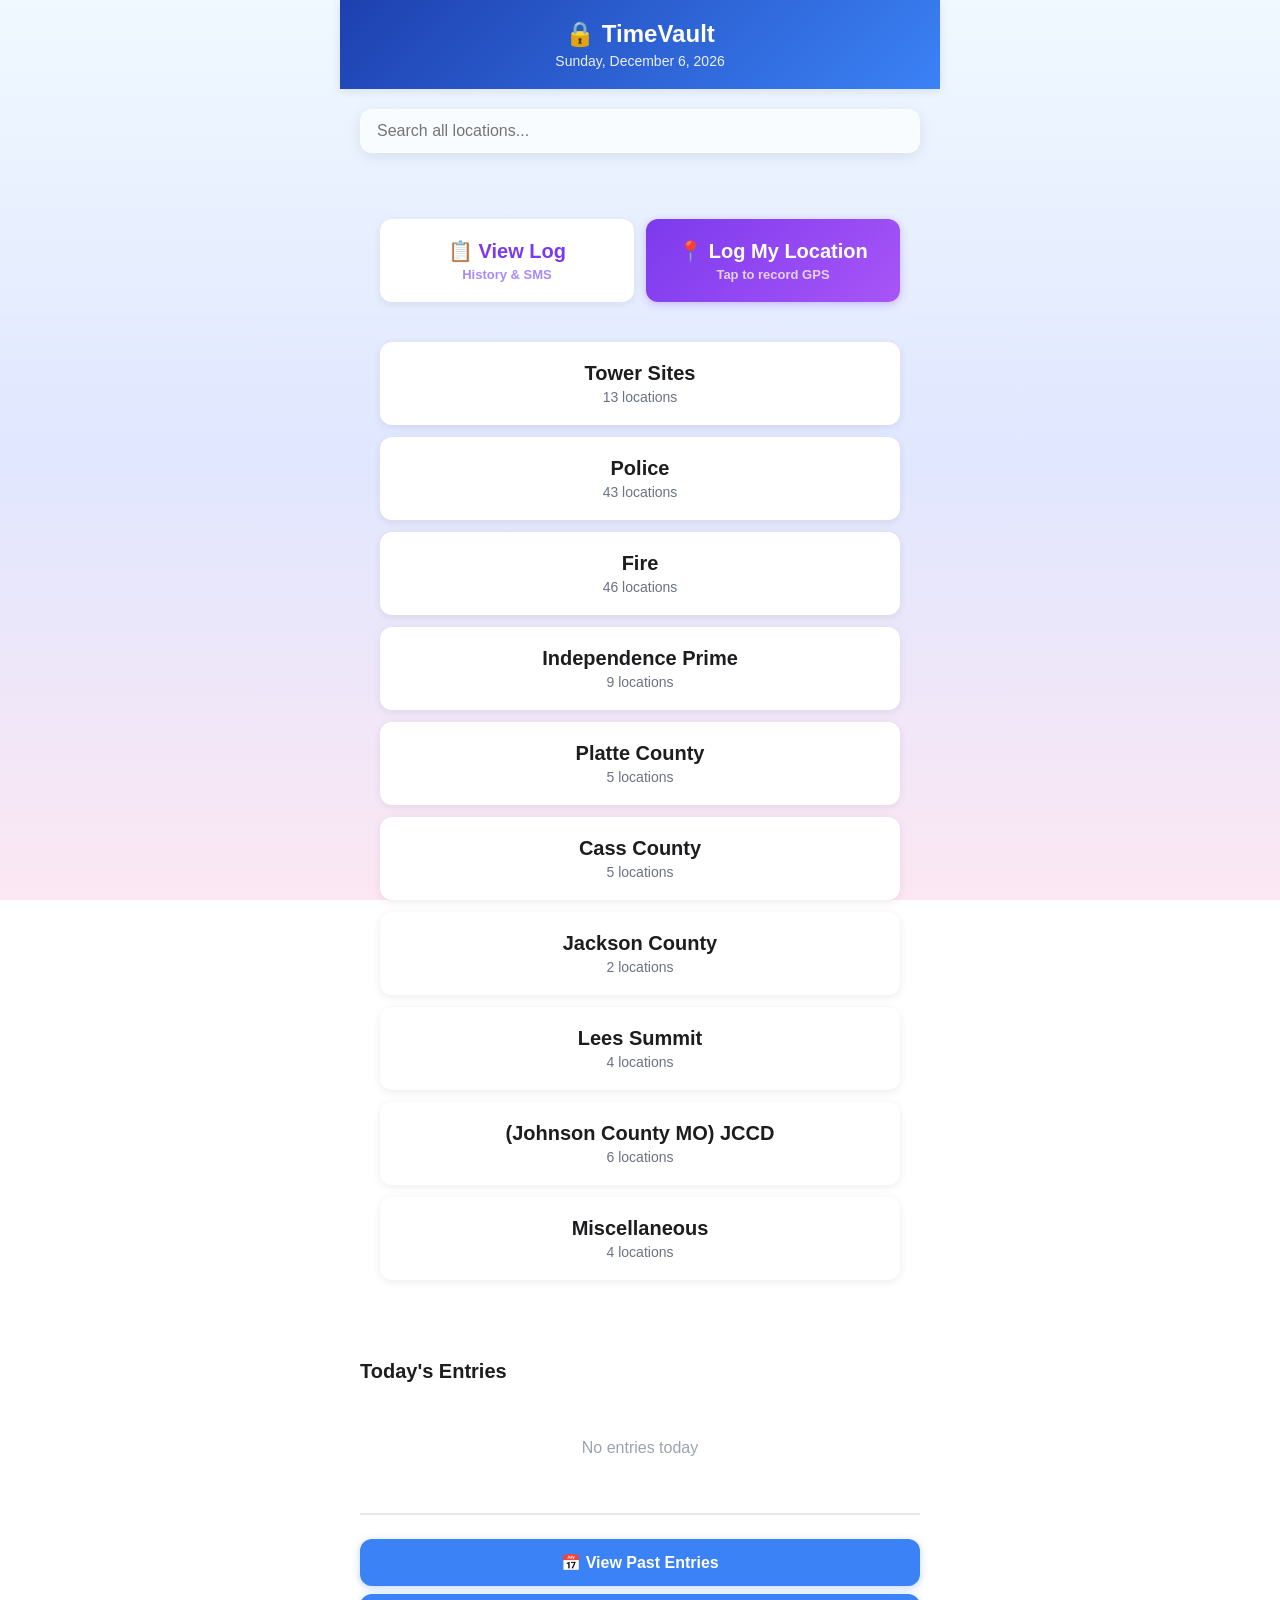
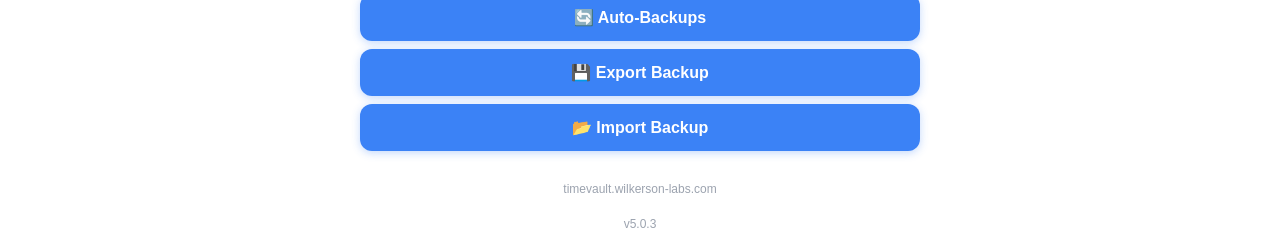
==== index.html @ dcb9ae25 "Add per-location notes to GPS log (v5.0.3) - Prompt "What did you do here?" after each GPS log captu" ====
<!DOCTYPE html>
<html lang="en">
<head>
    <meta charset="UTF-8">
    <meta name="viewport" content="width=device-width, initial-scale=1.0, maximum-scale=1.0, user-scalable=no">
    <meta name="apple-mobile-web-app-capable" content="yes">
    <meta name="apple-mobile-web-app-status-bar-style" content="black-translucent">
    <meta name="theme-color" content="#1e40af"> 
    <title>TimeVault</title>
    <link rel="manifest" href="manifest.json">
    <link rel="stylesheet" href="styles.css">
    <link rel="apple-touch-icon" href="icon-192.png">
</head>
<body>
    <div id="app">
        <header>
            <h1>🔒 TimeVault</h1>
            <div id="currentDate"></div>
        </header>

        <div id="activeTimer" class="hidden">
            <div class="active-card">
                <div class="location-name" id="activeLocation"></div>
                <div class="charge-code" id="activeChargeCode"></div>
                <a id="activeAddress" class="active-address" href="#" target="_blank"></a>
                <div class="timer-display" id="timerDisplay">00:00:00</div>
                <input type="text" id="workOrderField" class="work-order-field" placeholder="Work Order # (optional)">
                <textarea id="notesField" class="notes-field" placeholder="Add notes (optional)..."></textarea>
                <button id="stopBtn" class="btn btn-danger">STOP</button>
            </div>
        </div>

        <!-- LOCATION LOG VIEW -->
        <div id="locationLogView" class="hidden">
            <div class="log-header">
                <button id="backFromLogBtn" class="btn-back">← Back</button>
                <h2>Location Log</h2>
            </div>
            <div class="log-sms-bar">
                <input type="tel" id="smsPhoneInput" class="sms-phone-input" placeholder="Phone number">
                <button id="smsLogBtn" class="btn-sms">📱 SMS</button>
            </div>
            <button id="clearLogBtn" class="btn-clear-log">🗑 Clear Log</button>
            <div id="locationLogList"></div>
        </div>

        <div id="globalSearchSection">
            <div class="search-header">
                <button id="clearSearchBtn" class="btn-back hidden">← Back</button>
                <input type="text" id="globalSearchBox" placeholder="Search all locations..." class="search-box">
            </div>
            <div id="globalSearchResults" class="location-list hidden"></div>
        </div>

        <div id="categorySelection">
            <div class="category-list">
                <div class="gps-log-bar">
                    <button id="viewLogBtn" class="btn-view-log">
                        <div class="category-name">📋 View Log</div>
                        <div class="category-count">History &amp; SMS</div>
                    </button>
                    <button id="logLocationBtn" class="btn-log-location">
                        <div class="category-name">📍 Log My Location</div>
                        <div class="category-count">Tap to record GPS</div>
                    </button>
                </div>
                <div id="gpsStatus" class="gps-status hidden"></div>
            </div>
            <div id="categoryList" class="category-list"></div>
        </div>

        <div id="locationSelection" class="hidden">
            <button id="backBtn" class="btn-back">← Back to Categories</button>
            <div id="locationList" class="location-list"></div>
        </div>

        <div id="locationDetails" class="hidden">
            <button id="backFromDetailsBtn" class="btn-back">← Back</button>
            <div class="details-card">
                <div class="details-location" id="detailsLocation"></div>
                <div class="details-code" id="detailsChargeCode"></div>
                <div id="detailsAddress" class="details-address"></div>
                <div class="details-buttons">
                    <button class="btn btn-email" onclick="emailDispatchStart()">📧 Email Dispatch to Start</button>
                    <button class="btn btn-primary" onclick="confirmStartTimer()">▶ Start Timer</button>
                </div>
            </div>
        </div>

        <div id="todaySection">
            <h2>Today's Entries</h2>
            <div id="entriesList"></div>
            <div id="totalHours"></div>
            <button id="viewPastBtn" class="btn btn-secondary">📅 View Past Entries</button>
            <button id="viewBackupsBtn" class="btn btn-secondary">🔄 Auto-Backups</button>
            <button id="exportDataBtn" class="btn btn-secondary">💾 Export Backup</button>
            <button id="importDataBtn" class="btn btn-secondary">📂 Import Backup</button>
            <div id="backupStatus" class="backup-status hidden"></div>
        </div>

        <div id="backupView" class="hidden">
            <button id="backFromBackupsBtn" class="btn-back">← Back to Today</button>
            <h2>Auto-Backups</h2>
            <p class="backup-description">Backups are saved automatically at the end of each day. Last 7 days are kept on this device.</p>
            <div id="backupList"></div>
        </div>
        
        <div id="calendarView" class="hidden">
            <button id="backFromCalendarBtn" class="btn-back">← Back to Today</button>
            <h2>Past Entries</h2>
            <div class="past-search-section">
                <input type="text" id="pastSearchBox" placeholder="Search past entries..." class="search-box" oninput="searchPastEntries()">
            </div>
            <div id="pastSearchResults" class="hidden"></div>
            <div id="calendarContainer"></div>
            <div id="pastEntriesDetail" class="hidden">
                <h3 id="selectedDateTitle"></h3>
                <div id="selectedDateEntries"></div>
            </div>
        </div>
        
        <div id="codeModal" class="modal hidden">
            <div class="modal-content">
                <h3>Which code to use?</h3>
                <button id="useSZCode" class="btn btn-primary code-btn">
                    <div class="code-label">SZ Code</div>
                    <div class="code-value" id="szCodeValue"></div>
                </button>
                <button id="useMOSCode" class="btn btn-primary code-btn">
                    <div class="code-label">MOS Code</div>
                    <div class="code-value" id="mosCodeValue"></div>
                </button>
                <button id="skipEmailBtn" class="btn btn-secondary" style="margin-top: 8px; display:none;">Skip Email &amp; Finish</button>
                <button id="cancelCodeModal" class="btn btn-secondary">Cancel</button>
            </div>
        </div>
        
        <!-- Persistent photo inputs - survive iOS camera reload -->
        <input type="file" id="photoCameraInput" accept="image/*" capture="environment" style="display:none;">
        <input type="file" id="photoFileInput" accept="image/*" style="display:none;">

        <div class="site-link"><a href="https://timevault.wilkerson-labs.com" target="_blank">timevault.wilkerson-labs.com</a></div>
        <div class="version">v5.0.3</div>
    </div>

    <script src="locations.js"></script>
    <script src="app.js"></script>
    <script>
        if ('serviceWorker' in navigator) {
            navigator.serviceWorker.register('service-worker.js').then(reg => {
                // Force update check every time the app opens
                reg.update();
                // Also check when the app comes back from background
                document.addEventListener('visibilitychange', () => {
                    if (document.visibilityState === 'visible') reg.update();
                });
            });
        }
    </script>
</body>
</html>
---- styles.css ----
* {
    margin: 0;
    padding: 0;
    box-sizing: border-box;
}

body {
    font-family: -apple-system, BlinkMacSystemFont, 'Segoe UI', Roboto, Helvetica, Arial, sans-serif;
    background: linear-gradient(180deg,
        #f0f9ff 0%,    /* Light cyan */
        #e0e7ff 50%,   /* Light blue */
        #fce7f3 100%   /* Light pink */
    );
    background-attachment: fixed;
    color: #1d1d1f;
    -webkit-font-smoothing: antialiased;
    padding-bottom: env(safe-area-inset-bottom);
}

#app {
    max-width: 600px;
    margin: 0 auto;
    min-height: 100vh;
}

header {
    background: linear-gradient(135deg, #1e40af 0%, #3b82f6 100%);
    color: white;
    padding: 20px;
    text-align: center;
    box-shadow: 0 2px 10px rgba(0,0,0,0.1);
}

header h1 {
    font-size: 24px;
    font-weight: 600;
    margin-bottom: 5px;
}

#currentDate {
    font-size: 14px;
    opacity: 0.9;
}

.hidden {
    display: none !important;
}

/* Active Timer */
#activeTimer {
    padding: 20px;
    animation: slideIn 0.3s ease;
}

@keyframes slideIn {
    from {
        opacity: 0;
        transform: translateY(-20px);
    }
    to {
        opacity: 1;
        transform: translateY(0);
    }
}

.active-card {
    background: rgba(220, 38, 38, 0.85);
    backdrop-filter: blur(20px) saturate(180%);
    -webkit-backdrop-filter: blur(20px) saturate(180%);
    border: 1px solid rgba(255, 255, 255, 0.1);
    color: white;
    padding: 30px;
    border-radius: 16px;
    text-align: center;
    box-shadow: 0 8px 24px rgba(220, 38, 38, 0.3);
}

.location-name {
    font-size: 24px;
    font-weight: 700;
    margin-bottom: 8px;
}

.charge-code {
    font-size: 16px;
    opacity: 0.9;
    margin-bottom: 12px;
    font-family: 'Courier New', monospace;
}

.active-address {
    display: block;
    color: white;
    text-decoration: none;
    font-size: 14px;
    opacity: 0.95;
    margin-bottom: 16px;
    padding: 8px 12px;
    background: rgba(255, 255, 255, 0.15);
    border-radius: 8px;
}

.active-address:active {
    background: rgba(255, 255, 255, 0.25);
}

.timer-display {
    font-size: 48px;
    font-weight: 700;
    font-family: 'Courier New', monospace;
    margin: 20px 0;
    letter-spacing: 2px;
}

.work-order-field {
    width: 100%;
    padding: 12px;
    font-size: 15px;
    border: 2px solid rgba(255, 255, 255, 0.3);
    border-radius: 8px;
    background: rgba(255, 255, 255, 0.95);
    color: #1d1d1f;
    margin: 16px 0 8px 0;
    font-family: 'Courier New', monospace;
    font-weight: 600;
}

.work-order-field::placeholder {
    color: #9ca3af;
    font-weight: 400;
}

.work-order-field:focus {
    outline: none;
    border-color: rgba(255, 255, 255, 0.5);
    background: white;
}

.notes-field {
    width: 100%;
    padding: 12px;
    font-size: 15px;
    border: 2px solid rgba(255, 255, 255, 0.3);
    border-radius: 8px;
    background: rgba(255, 255, 255, 0.95);
    color: #1d1d1f;
    resize: vertical;
    min-height: 80px;
    margin: 16px 0;
    font-family: -apple-system, BlinkMacSystemFont, 'Segoe UI', Roboto, Helvetica, Arial, sans-serif;
}

.notes-field::placeholder {
    color: #9ca3af;
}

.notes-field:focus {
    outline: none;
    border-color: rgba(255, 255, 255, 0.5);
    background: white;
}

/* Global Search */
#globalSearch {
    padding: 20px;
    padding-bottom: 0;
}

#globalSearchResults {
    display: none;
    margin-top: 16px;
}

.loc-category {
    font-size: 12px;
    color: #3b82f6;
    margin-top: 4px;
    font-weight: 500;
}

/* Global Search */
#globalSearchSection {
    padding: 20px;
    padding-bottom: 10px;
}

#globalSearchResults {
    margin-top: 16px;
    min-height: 0;
}

#globalSearchResults:not(.hidden) {
    display: grid;
    gap: 12px;
}

#globalSearchResults.hidden {
    display: none !important;
}

#clearSearchBtn.hidden {
    display: none !important;
}

.search-header {
    display: flex;
    align-items: center;
    gap: 12px;
    margin-bottom: 16px;
}

.search-header .search-box {
    flex: 1;
    margin-bottom: 0;
}

.search-header .btn-back {
    padding: 8px 0;
    margin: 0;
    flex-shrink: 0;
}

.loc-category {
    font-size: 12px;
    color: #9ca3af;
    margin-top: 2px;
    font-style: italic;
}

/* Category Selection */
#categorySelection {
    padding: 20px;
}

.category-list {
    display: grid;
    gap: 12px;
    padding: 20px;
}

.category-card {
    background: white;
    padding: 20px;
    border-radius: 12px;
    cursor: pointer;
    transition: all 0.2s;
    box-shadow: 0 2px 8px rgba(0,0,0,0.08);
    text-align: center;
}

.category-card:active {
    transform: scale(0.98);
    box-shadow: 0 1px 4px rgba(0,0,0,0.12);
}

.category-name {
    font-size: 20px;
    font-weight: 600;
    margin-bottom: 4px;
    color: #1d1d1f;
}

.category-count {
    font-size: 14px;
    color: #6b7280;
}

/* Location Details */
#locationDetails {
    padding: 20px;
}

.details-card {
    background: white;
    padding: 30px;
    border-radius: 16px;
    box-shadow: 0 4px 16px rgba(0,0,0,0.1);
}

.details-location {
    font-size: 24px;
    font-weight: 700;
    margin-bottom: 8px;
    color: #1d1d1f;
}

.details-code {
    font-size: 16px;
    color: #6b7280;
    font-family: 'Courier New', monospace;
    margin-bottom: 16px;
}

.details-address {
    margin-bottom: 20px;
}

.details-address a {
    color: #3b82f6;
    text-decoration: none;
    font-size: 14px;
}

.details-address a:active {
    color: #2563eb;
}

.btn-email {
    background: #10b981;
    color: white;
    box-shadow: 0 2px 8px rgba(16, 185, 129, 0.3);
    margin-bottom: 12px;
}

.btn-email:active {
    background: #059669;
}

.btn-primary {
    background: #3b82f6;
    color: white;
    box-shadow: 0 2px 8px rgba(59, 130, 246, 0.3);
}

.btn-primary:active {
    background: #2563eb;
}

/* Location Selection */
#locationSelection {
    padding: 20px;
}

/* Location Details */
#locationDetails {
    padding: 20px;
}

.details-card {
    background: white;
    padding: 30px 24px;
    border-radius: 16px;
    box-shadow: 0 4px 16px rgba(0,0,0,0.1);
    text-align: center;
}

.details-location {
    font-size: 24px;
    font-weight: 700;
    margin-bottom: 8px;
    color: #1d1d1f;
}

.details-code {
    font-size: 18px;
    color: #6b7280;
    font-family: 'Courier New', monospace;
    margin-bottom: 12px;
}

.details-address {
    display: block;
    color: #3b82f6;
    text-decoration: none;
    font-size: 14px;
    margin-bottom: 24px;
    padding: 8px 12px;
    background: #eff6ff;
    border-radius: 8px;
}

.details-address:active {
    background: #dbeafe;
}

.btn-back {
    background: none;
    border: none;
    color: #3b82f6;
    font-size: 16px;
    font-weight: 600;
    cursor: pointer;
    padding: 8px 0;
    margin-bottom: 16px;
    display: block;
}

.btn-back:active {
    opacity: 0.7;
}

.search-box {
    width: 100%;
    padding: 12px 16px;
    font-size: 16px;
    background: rgba(255, 255, 255, 0.7);
    backdrop-filter: blur(20px) saturate(180%);
    -webkit-backdrop-filter: blur(20px) saturate(180%);
    border: 1px solid rgba(255, 255, 255, 0.3);
    border-radius: 12px;
    margin-bottom: 16px;
    outline: none;
    transition: all 0.2s;
    box-shadow: 0 4px 16px rgba(0, 0, 0, 0.08);
}

.search-box:focus {
    border-color: rgba(59, 130, 246, 0.5);
    box-shadow: 0 4px 20px rgba(59, 130, 246, 0.2);
}

.location-list {
    display: grid;
    gap: 12px;
}

.location-item {
    background: white;
    padding: 16px;
    border-radius: 12px;
    cursor: pointer;
    transition: all 0.2s;
    box-shadow: 0 2px 8px rgba(0,0,0,0.08);
}

.location-item:active {
    transform: scale(0.98);
    box-shadow: 0 1px 4px rgba(0,0,0,0.12);
}

.loc-name {
    font-size: 18px;
    font-weight: 600;
    margin-bottom: 4px;
    color: #1d1d1f;
}

.loc-code {
    font-size: 14px;
    color: #6b7280;
    font-family: 'Courier New', monospace;
}

.loc-address {
    font-size: 13px;
    color: #9ca3af;
    margin-top: 4px;
}

/* Today's Entries */
#todaySection {
    padding: 20px;
    background: white;
    margin-top: 20px;
}

#todaySection h2 {
    font-size: 20px;
    font-weight: 600;
    margin-bottom: 16px;
}

.no-entries {
    text-align: center;
    color: #9ca3af;
    padding: 40px 20px;
    font-size: 16px;
}

.entry-card {
    background: rgba(255, 255, 255, 0.6);
    backdrop-filter: blur(15px) saturate(160%);
    -webkit-backdrop-filter: blur(15px) saturate(160%);
    border: 1px solid rgba(255, 255, 255, 0.2);
    border-radius: 12px;
    padding: 16px;
    margin-bottom: 12px;
    box-shadow: 0 4px 16px rgba(0, 0, 0, 0.06);
}

.entry-header {
    display: flex;
    justify-content: space-between;
    align-items: start;
    margin-bottom: 12px;
}

.entry-location {
    font-size: 18px;
    font-weight: 600;
    color: #1d1d1f;
    flex: 1;
}

.entry-actions {
    display: flex;
    gap: 8px;
    align-items: center;
}

.entry-code {
    font-size: 13px;
    color: #6b7280;
    font-family: 'Courier New', monospace;
    margin-top: 2px;
}

.entry-address {
    display: block;
    font-size: 12px;
    color: #3b82f6;
    text-decoration: none;
    margin-top: 4px;
}

.entry-address:active {
    color: #2563eb;
}

.entry-times {
    font-size: 14px;
    color: #4b5563;
}

.entry-times > div {
    margin-bottom: 6px;
    display: flex;
    align-items: center;
    gap: 8px;
}

.entry-times strong {
    display: inline-block;
    width: 70px;
}

.entry-notes {
    margin-top: 8px;
    padding-top: 8px;
    border-top: 1px solid #e5e7eb;
    font-size: 14px;
    color: #4b5563;
    font-style: italic;
}

.entry-workorder {
    display: inline-block;
    background: #dbeafe;
    color: #1e40af;
    padding: 4px 12px;
    border-radius: 6px;
    font-size: 13px;
    font-weight: 600;
    font-family: 'Courier New', monospace;
    margin-bottom: 8px;
}

#totalHours {
    margin-top: 16px;
    padding-top: 16px;
    border-top: 2px solid #e5e7eb;
    font-size: 18px;
    text-align: right;
    color: #1d1d1f;
}

/* Buttons */
.btn {
    padding: 14px 28px;
    font-size: 16px;
    font-weight: 600;
    border: none;
    border-radius: 12px;
    cursor: pointer;
    transition: all 0.2s;
    width: 100%;
    margin-top: 8px;
}

.btn:active {
    transform: scale(0.98);
}

.btn-danger {
    background: white;
    color: #dc2626;
    box-shadow: 0 4px 12px rgba(0,0,0,0.15);
}

.btn-danger:active {
    background: #f9fafb;
}

.btn-secondary {
    background: #3b82f6;
    color: white;
    box-shadow: 0 2px 8px rgba(59, 130, 246, 0.3);
}

.btn-secondary:active {
    background: #2563eb;
}

.btn-email {
    background: #10b981;
    color: white;
    box-shadow: 0 2px 8px rgba(16, 185, 129, 0.3);
}

.btn-email:active {
    background: #059669;
}

.btn-primary {
    background: #3b82f6;
    color: white;
    box-shadow: 0 2px 8px rgba(59, 130, 246, 0.3);
}

.btn-primary:active {
    background: #2563eb;
}

.btn-delete {
    background: #ef4444;
    color: white;
    border: none;
    width: 32px;
    height: 32px;
    border-radius: 8px;
    font-size: 18px;
    cursor: pointer;
    display: flex;
    align-items: center;
    justify-content: center;
    flex-shrink: 0;
}

.btn-edit {
    background: #3b82f6;
    color: white;
    border: none;
    padding: 6px 12px;
    border-radius: 6px;
    font-size: 13px;
    cursor: pointer;
    font-weight: 500;
}

.btn-edit:active {
    background: #2563eb;
}

/* iOS specific */
@supports (-webkit-touch-callout: none) {
    body {
        padding-top: env(safe-area-inset-top);
    }
}

/* Modal */
.modal {
    position: fixed;
    top: 0;
    left: 0;
    right: 0;
    bottom: 0;
    background: rgba(0, 0, 0, 0.7);
    display: flex;
    align-items: center;
    justify-content: center;
    z-index: 9999;
    backdrop-filter: blur(4px);
}

.modal.hidden {
    display: none !important;
}

.modal-content {
    background: rgba(255, 255, 255, 0.85);
    backdrop-filter: blur(30px) saturate(200%);
    -webkit-backdrop-filter: blur(30px) saturate(200%);
    border: 1px solid rgba(255, 255, 255, 0.5);
    padding: 24px;
    border-radius: 16px;
    max-width: 90%;
    width: 400px;
    box-shadow: 0 8px 32px rgba(0,0,0,0.4);
    position: relative;
    z-index: 10000;
}

.modal-content h3 {
    margin: 0 0 20px 0;
    font-size: 20px;
    text-align: center;
}

.code-btn {
    width: 100%;
    margin-bottom: 12px;
    padding: 16px;
    display: flex;
    flex-direction: column;
    align-items: center;
    gap: 8px;
}

.code-label {
    font-weight: 600;
    font-size: 14px;
}

.code-value {
    font-family: monospace;
    font-size: 12px;
    color: rgba(255, 255, 255, 0.8);
}

.code-btn:disabled {
    background: #9ca3af;
    cursor: not-allowed;
}

.code-btn:disabled .code-value {
    color: rgba(255, 255, 255, 0.5);
}

/* Calendar View */
#calendarView {
    padding: 20px;
}

#calendarContainer {
    background: white;
    padding: 20px;
    border-radius: 12px;
    margin-bottom: 20px;
}

.calendar-month {
    display: grid;
    grid-template-columns: repeat(7, 1fr);
    gap: 8px;
    margin-bottom: 20px;
}

.calendar-month-header {
    text-align: center;
    font-weight: 600;
    margin-bottom: 16px;
    font-size: 18px;
}

.calendar-nav {
    display: flex;
    justify-content: space-between;
    align-items: center;
    margin-bottom: 16px;
}

.calendar-nav button {
    background: #3b82f6;
    color: white;
    border: none;
    padding: 8px 16px;
    border-radius: 8px;
    cursor: pointer;
    font-size: 14px;
}

.calendar-day-header {
    text-align: center;
    font-weight: 600;
    font-size: 12px;
    color: #6b7280;
    padding: 8px 0;
}

.calendar-day {
    aspect-ratio: 1;
    display: flex;
    align-items: center;
    justify-content: center;
    border-radius: 8px;
    cursor: pointer;
    font-size: 14px;
    background: #f3f4f6;
}

.calendar-day.empty {
    background: transparent;
    cursor: default;
}

.calendar-day.has-entries {
    background: #3b82f6;
    color: white;
    font-weight: 600;
}

.calendar-day.today {
    border: 2px solid #1e40af;
}

.calendar-day:not(.empty):hover {
    opacity: 0.8;
}

#pastEntriesDetail {
    background: white;
    padding: 20px;
    border-radius: 12px;
}

#selectedDateTitle {
    font-size: 18px;
    margin-bottom: 16px;
}

#selectedDateEntries .entry-card {
    margin-bottom: 12px;
}

/* Version */
.version {
    text-align: center;
    padding: 20px;
    color: #9ca3af;
    font-size: 12px;
}
/* ============================================
   PHOTO FEATURES CSS - Add to your styles.css
   ============================================ */

/* Photo Info Banner */
.photo-info-banner {
    background: rgba(255, 255, 255, 0.1);
    padding: 12px;
    border-radius: 8px;
    text-align: center;
    margin-bottom: 15px;
    font-size: 14px;
    color: rgba(255, 255, 255, 0.9);
}

/* Photo Gallery Header */
.photo-gallery-header {
    text-align: center;
    margin-bottom: 20px;
}

.photo-gallery-header h2 {
    margin: 0 0 8px 0;
    font-size: 24px;
}

.photo-gallery-header p {
    margin: 0;
    color: rgba(255, 255, 255, 0.7);
    font-size: 14px;
}

/* Photo Capture Section */
.photo-capture-section {
    display: flex;
    gap: 10px;
    margin-bottom: 20px;
}

.photo-capture-section button {
    flex: 1;
}

.btn-capture {
    font-size: 16px;
    padding: 14px;
}

/* Photo Gallery Grid */
.photo-gallery {
    display: grid;
    grid-template-columns: repeat(auto-fill, minmax(150px, 1fr));
    gap: 12px;
    margin-bottom: 20px;
}

.photo-card {
    position: relative;
    aspect-ratio: 1;
    border-radius: 8px;
    overflow: hidden;
    cursor: pointer;
    background: rgba(255, 255, 255, 0.05);
    transition: transform 0.2s;
}

.photo-card:hover {
    transform: scale(1.05);
}

.photo-card img {
    width: 100%;
    height: 100%;
    object-fit: cover;
}

.photo-overlay {
    position: absolute;
    bottom: 0;
    left: 0;
    right: 0;
    background: linear-gradient(to top, rgba(0,0,0,0.7), transparent);
    padding: 8px;
    display: flex;
    justify-content: space-between;
    align-items: center;
    font-size: 12px;
}

.photo-date {
    color: white;
}

.no-photos {
    grid-column: 1 / -1;
    text-align: center;
    padding: 40px 20px;
    color: rgba(255, 255, 255, 0.5);
    font-size: 16px;
}

/* Camera Overlay */
.camera-overlay {
    position: fixed;
    top: 0;
    left: 0;
    right: 0;
    bottom: 0;
    background: rgba(0, 0, 0, 0.95);
    z-index: 10000;
    display: flex;
    align-items: center;
    justify-content: center;
}

.camera-container {
    width: 100%;
    max-width: 600px;
    padding: 20px;
}

.camera-preview {
    width: 100%;
    aspect-ratio: 4/3;
    background: black;
    border-radius: 12px;
    overflow: hidden;
    margin-bottom: 20px;
}

.camera-preview video {
    width: 100%;
    height: 100%;
    object-fit: cover;
}

.camera-controls {
    display: flex;
    gap: 12px;
}

.camera-controls button {
    flex: 1;
    padding: 14px;
    font-size: 16px;
}

/* Photo Viewer */
.photo-viewer-overlay {
    position: fixed;
    top: 0;
    left: 0;
    right: 0;
    bottom: 0;
    background: rgba(0, 0, 0, 0.95);
    z-index: 10000;
    display: flex;
    align-items: center;
    justify-content: center;
}

.photo-viewer {
    width: 100%;
    max-width: 900px;
    height: 100%;
    display: flex;
    flex-direction: column;
    padding: 20px;
}

.photo-viewer-header {
    display: flex;
    justify-content: space-between;
    align-items: center;
    margin-bottom: 20px;
}

.photo-viewer-header button {
    background: rgba(255, 255, 255, 0.1);
    border: none;
    color: white;
    padding: 10px 20px;
    border-radius: 8px;
    cursor: pointer;
    font-size: 16px;
}

.photo-viewer-header button:hover {
    background: rgba(255, 255, 255, 0.2);
}

.photo-viewer img {
    flex: 1;
    width: 100%;
    object-fit: contain;
    border-radius: 12px;
}

.photo-viewer-footer {
    margin-top: 20px;
    text-align: center;
    color: rgba(255, 255, 255, 0.8);
}

.photo-viewer-footer div {
    margin: 4px 0;
}

.photo-viewer-nav {
    display: flex;
    justify-content: space-between;
    align-items: center;
    margin-top: 20px;
    gap: 12px;
}

.photo-viewer-nav button {
    background: rgba(255, 255, 255, 0.1);
    border: none;
    color: white;
    padding: 12px 24px;
    border-radius: 8px;
    cursor: pointer;
    font-size: 14px;
}

.photo-viewer-nav button:hover {
    background: rgba(255, 255, 255, 0.2);
}

.photo-viewer-nav .btn-delete {
    background: rgba(255, 59, 48, 0.3);
}

.photo-viewer-nav .btn-delete:hover {
    background: rgba(255, 59, 48, 0.5);
}

/* Loading Indicator */
.loading-indicator {
    position: fixed;
    top: 0;
    left: 0;
    right: 0;
    bottom: 0;
    background: rgba(0, 0, 0, 0.8);
    z-index: 9999;
    display: flex;
    align-items: center;
    justify-content: center;
}

.loading-content {
    text-align: center;
    color: white;
}

.spinner {
    width: 50px;
    height: 50px;
    border: 4px solid rgba(255, 255, 255, 0.3);
    border-top-color: white;
    border-radius: 50%;
    animation: spin 1s linear infinite;
    margin: 0 auto 16px;
}

@keyframes spin {
    to { transform: rotate(360deg); }
}

/* Mobile Responsive */
@media (max-width: 768px) {
    .photo-gallery {
        grid-template-columns: repeat(auto-fill, minmax(120px, 1fr));
        gap: 8px;
    }
    
    .photo-viewer {
        padding: 10px;
    }
    
    .photo-viewer-nav button {
        padding: 10px 16px;
        font-size: 13px;
    }
}

/* Address Editing Styles */
.address-container {
    display: flex;
    align-items: center;
    gap: 8px;
    margin: 8px 0;
}

.address-link {
    flex: 1;
    color: #007aff;
    text-decoration: none;
    font-size: 14px;
}

.address-link:hover {
    text-decoration: underline;
}

.btn-edit-address,
.btn-add-address {
    padding: 4px 12px;
    background: #f0f0f0;
    border: 1px solid #ccc;
    border-radius: 6px;
    font-size: 12px;
    color: #333;
    cursor: pointer;
    white-space: nowrap;
}

.btn-edit-address:hover,
.btn-add-address:hover {
    background: #e0e0e0;
}

.btn-add-address {
    background: #007aff;
    color: white;
    border-color: #007aff;
    padding: 8px 16px;
    font-size: 14px;
}

.btn-add-address:hover {
    background: #0051d5;
}

/* Past Search Styles */
.past-search-section {
    display: flex;
    gap: 8px;
    margin: 16px 0;
    align-items: center;
}

.past-search-section .search-box {
    flex: 1;
}

#pastSearchResults {
    margin-top: 16px;
}

.search-results-header {
    padding: 12px;
    background: #f0f0f0;
    border-radius: 8px;
    margin-bottom: 16px;
    font-weight: 600;
    text-align: center;
}

.search-date-group {
    margin-bottom: 24px;
}

.search-date-header {
    font-weight: 600;
    font-size: 16px;
    color: #333;
    margin-bottom: 12px;
    padding: 8px 12px;
    background: #f8f8f8;
    border-radius: 6px;
    border-left: 4px solid #007aff;
}


/* Header link */
.header-link {
    display: block;
    color: rgba(255,255,255,0.75);
    font-size: 11px;
    text-decoration: none;
    margin-top: 4px;
}
.header-link:hover {
    color: white;
    text-decoration: underline;
}

/* Site link above version */
.site-link {
    text-align: center;
    padding: 8px 20px 0;
}
.site-link a {
    color: #9ca3af;
    font-size: 12px;
    text-decoration: none;
}
.site-link a:hover { text-decoration: underline; }
/* ============================================
   GPS LOCATION LOG STYLES
   ============================================ */

#gpsLogSection {
    padding: 0;
}

.gps-log-bar {
    display: grid;
    grid-template-columns: 1fr 1fr;
    gap: 12px;
}

.btn-log-location {
    background: linear-gradient(135deg, #7c3aed 0%, #a855f7 100%);
    color: white;
    border: none;
    border-radius: 12px;
    padding: 20px;
    font-size: 20px;
    font-weight: 600;
    cursor: pointer;
    box-shadow: 0 2px 8px rgba(124, 58, 237, 0.3);
    text-align: center;
    transition: all 0.2s;
}

.btn-log-location:active {
    transform: scale(0.98);
    box-shadow: 0 1px 4px rgba(124, 58, 237, 0.3);
}

.btn-log-location:disabled {
    background: #9ca3af;
    box-shadow: none;
}

.btn-view-log {
    background: white;
    color: #7c3aed;
    border: none;
    border-radius: 12px;
    padding: 20px;
    font-size: 20px;
    font-weight: 600;
    cursor: pointer;
    box-shadow: 0 2px 8px rgba(0,0,0,0.08);
    text-align: center;
    transition: all 0.2s;
}

.btn-view-log:active {
    transform: scale(0.98);
    box-shadow: 0 1px 4px rgba(0,0,0,0.12);
}

.gps-status {
    margin-top: 8px;
    padding: 10px 14px;
    border-radius: 8px;
    font-size: 13px;
    font-weight: 500;
    text-align: center;
}

.gps-status.resolving {
    background: #fef3c7;
    color: #92400e;
}

.gps-status.success {
    background: #d1fae5;
    color: #065f46;
}

.gps-status.error {
    background: #fee2e2;
    color: #991b1b;
}

/* Log View */
#locationLogView {
    padding: 20px;
}

.log-header {
    display: flex;
    align-items: center;
    gap: 12px;
    margin-bottom: 16px;
}

.log-header h2 {
    margin: 0;
    font-size: 20px;
}

.log-header .btn-back {
    margin: 0;
    padding: 0;
}

.log-sms-bar {
    display: flex;
    gap: 10px;
    margin-bottom: 10px;
}

.sms-phone-input {
    flex: 1;
    padding: 12px 16px;
    font-size: 16px;
    border: 1px solid #d1d5db;
    border-radius: 10px;
    outline: none;
    background: white;
}

.sms-phone-input:focus {
    border-color: #7c3aed;
    box-shadow: 0 0 0 3px rgba(124, 58, 237, 0.15);
}

.btn-sms {
    background: #10b981;
    color: white;
    border: none;
    border-radius: 10px;
    padding: 12px 20px;
    font-size: 15px;
    font-weight: 700;
    cursor: pointer;
    white-space: nowrap;
    box-shadow: 0 2px 8px rgba(16, 185, 129, 0.3);
}

.btn-sms:active {
    background: #059669;
}

.btn-clear-log {
    width: 100%;
    background: none;
    border: 1px solid #e5e7eb;
    border-radius: 8px;
    padding: 8px;
    font-size: 13px;
    color: #9ca3af;
    cursor: pointer;
    margin-bottom: 16px;
}

.btn-clear-log:active {
    background: #fee2e2;
    color: #991b1b;
    border-color: #fca5a5;
}

/* Log entries */
.log-entry {
    background: white;
    border-radius: 12px;
    padding: 14px 16px;
    margin-bottom: 10px;
    box-shadow: 0 2px 8px rgba(0,0,0,0.07);
    display: flex;
    justify-content: space-between;
    align-items: flex-start;
    gap: 10px;
}

.log-entry-info {
    flex: 1;
}

.log-entry-time {
    font-size: 12px;
    color: #6b7280;
    margin-bottom: 4px;
    font-family: 'Courier New', monospace;
}

.log-entry-address {
    font-size: 15px;
    font-weight: 600;
    color: #1d1d1f;
    line-height: 1.3;
}

.log-entry-note {
    font-size: 13px;
    color: #d1d5db;
    margin-top: 4px;
    font-style: italic;
}

.log-entry-coords {
    font-size: 11px;
    color: #9ca3af;
    margin-top: 4px;
    font-family: 'Courier New', monospace;
}

.btn-delete-log {
    background: none;
    border: none;
    color: #d1d5db;
    font-size: 18px;
    cursor: pointer;
    padding: 4px;
    flex-shrink: 0;
    line-height: 1;
}

.btn-delete-log:active {
    color: #ef4444;
}

.log-empty {
    text-align: center;
    color: #9ca3af;
    padding: 40px 20px;
    font-size: 15px;
}

.btn-log-location .category-name {
    color: white;
    font-size: 20px;
}

.btn-log-location .category-count {
    color: rgba(255,255,255,0.75);
    font-size: 13px;
}

.btn-view-log .category-name {
    color: #7c3aed;
    font-size: 20px;
}

.btn-view-log .category-count {
    color: #a78bfa;
    font-size: 13px;
}

/* Close Ticket Banner */
.close-ticket-banner {
    margin: 0 20px 16px;
    background: linear-gradient(135deg, #f59e0b 0%, #d97706 100%);
    border-radius: 12px;
    box-shadow: 0 2px 8px rgba(245, 158, 11, 0.4);
    animation: slideIn 0.3s ease;
}

.close-ticket-content {
    display: flex;
    align-items: center;
    justify-content: space-between;
    padding: 14px 16px;
    color: white;
    font-weight: 600;
    font-size: 15px;
}

.close-ticket-content button {
    background: rgba(255,255,255,0.25);
    border: none;
    color: white;
    width: 28px;
    height: 28px;
    border-radius: 6px;
    font-size: 16px;
    cursor: pointer;
    flex-shrink: 0;
    display: flex;
    align-items: center;
    justify-content: center;
}

.close-ticket-content button:active {
    background: rgba(255,255,255,0.4);
}

/* Pinch zoom container */
.photo-zoom-container {
    flex: 1;
    overflow: hidden;
    display: flex;
    align-items: center;
    justify-content: center;
    position: relative;
}

.photo-zoom-container img {
    max-width: 100%;
    max-height: 100%;
    object-fit: contain;
    user-select: none;
    -webkit-user-select: none;
    cursor: grab;
    will-change: transform;
}

/* ============================================
   AUTO-BACKUP STYLES
   ============================================ */

#backupView {
    padding: 20px;
}

.backup-description {
    font-size: 14px;
    color: #6b7280;
    margin-bottom: 16px;
    line-height: 1.4;
}

.backup-entry {
    background: white;
    border-radius: 12px;
    padding: 14px 16px;
    margin-bottom: 10px;
    box-shadow: 0 2px 8px rgba(0,0,0,0.07);
    display: flex;
    justify-content: space-between;
    align-items: center;
    gap: 10px;
}

.backup-entry-info {
    flex: 1;
}

.backup-entry-date {
    font-size: 15px;
    font-weight: 600;
    color: #1d1d1f;
}

.backup-entry-details {
    font-size: 12px;
    color: #6b7280;
    margin-top: 4px;
}

.backup-entry-actions {
    display: flex;
    gap: 8px;
    align-items: center;
}

.backup-status {
    text-align: center;
    font-size: 13px;
    color: #065f46;
    background: #d1fae5;
    padding: 8px 12px;
    border-radius: 8px;
    margin-top: 8px;
}
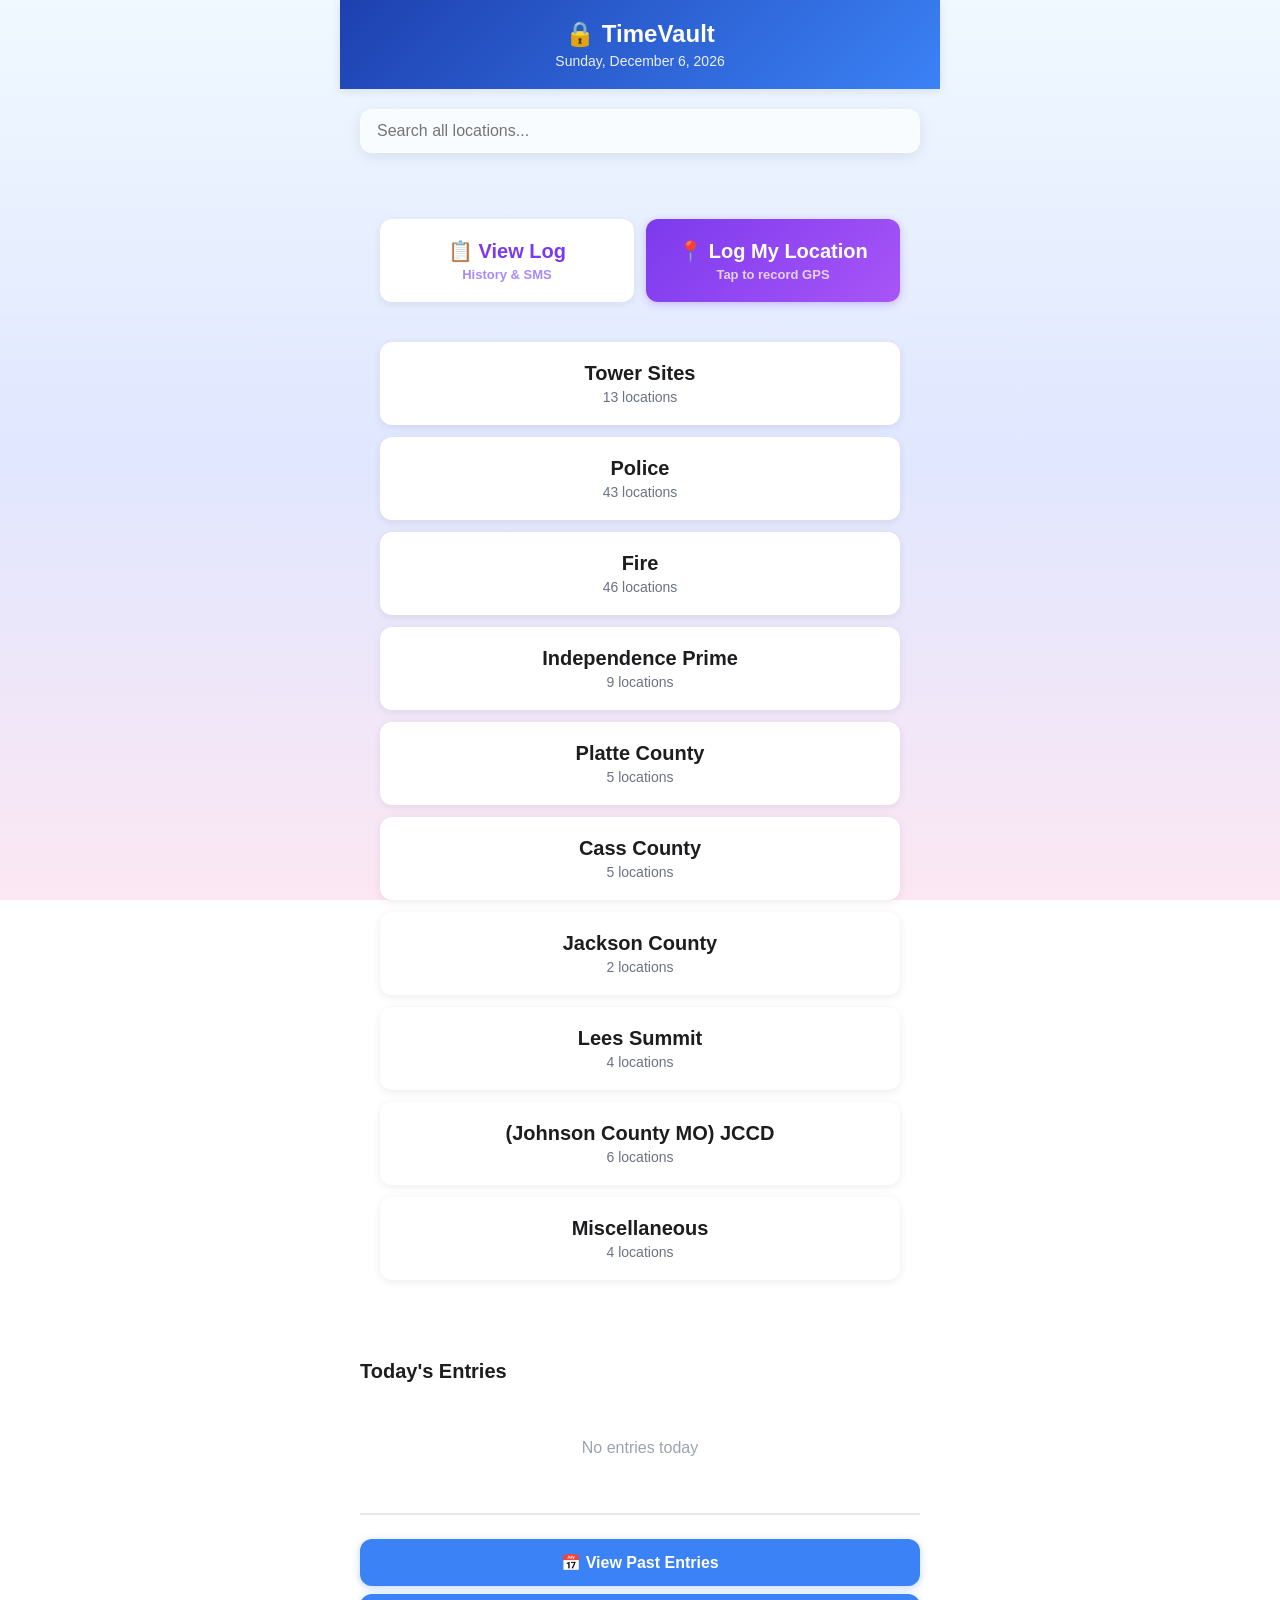
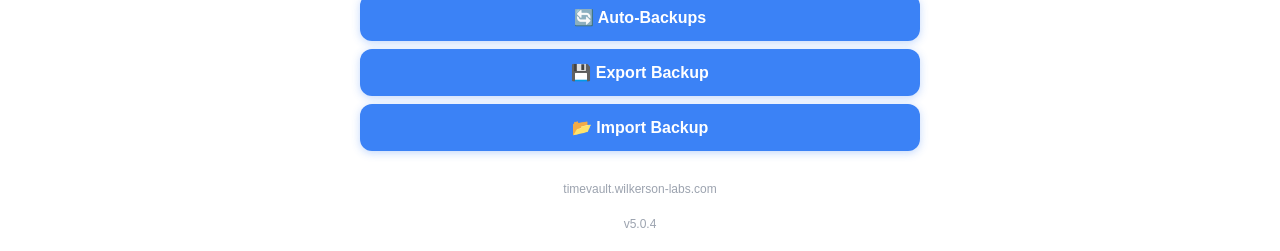
==== commit 38301a42: "Fix site link to reload current page instead of navigating away (v5.0.4) - Site link now reloads the" ====
--- a/index.html
+++ b/index.html
@@ -139,8 +139,8 @@
         <input type="file" id="photoCameraInput" accept="image/*" capture="environment" style="display:none;">
         <input type="file" id="photoFileInput" accept="image/*" style="display:none;">
 
-        <div class="site-link"><a href="https://timevault.wilkerson-labs.com" target="_blank">timevault.wilkerson-labs.com</a></div>
-        <div class="version">v5.0.3</div>
+        <div class="site-link"><a href="./" onclick="event.preventDefault();location.reload();">timevault.wilkerson-labs.com</a></div>
+        <div class="version">v5.0.4</div>
     </div>
 
     <script src="locations.js"></script>
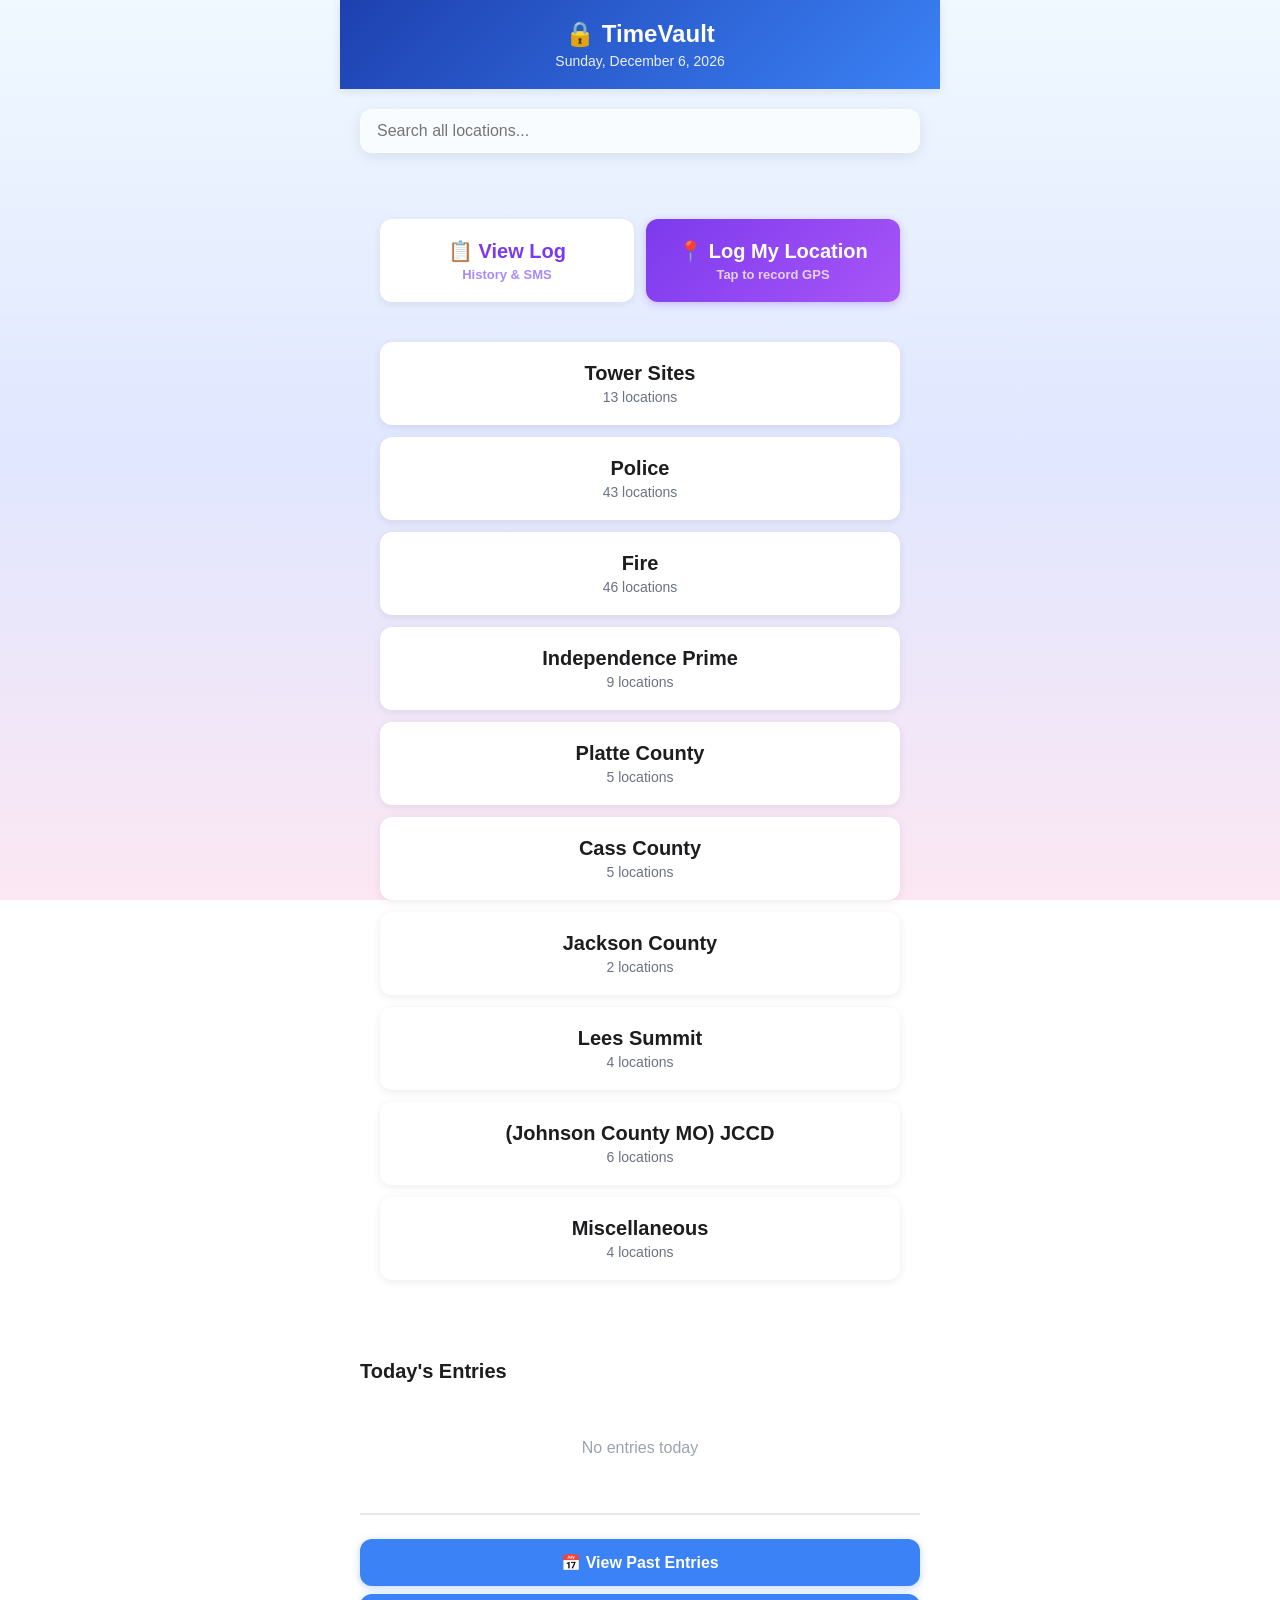
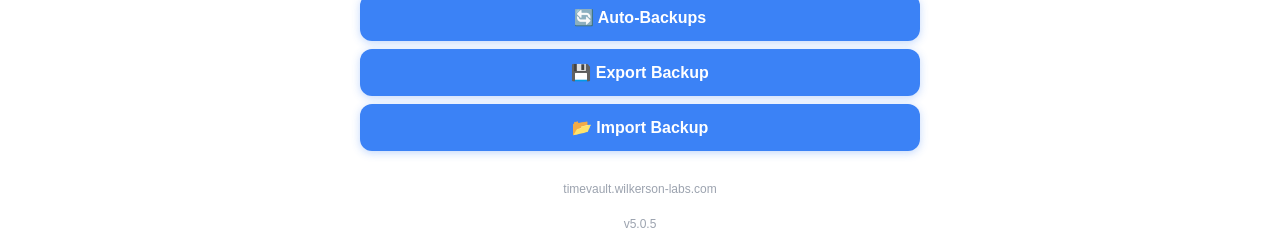
==== commit c1b013f0: "Add day-off tracking to calendar view (v5.0.5) Tap any empty day in the calendar to mark it as a day" ====
--- a/index.html
+++ b/index.html
@@ -115,10 +115,27 @@
             <div id="calendarContainer"></div>
             <div id="pastEntriesDetail" class="hidden">
                 <h3 id="selectedDateTitle"></h3>
+                <div id="dayOffBanner" class="hidden"></div>
                 <div id="selectedDateEntries"></div>
             </div>
         </div>
         
+        <div id="dayOffModal" class="modal hidden">
+            <div class="modal-content">
+                <h3>Mark Day Off</h3>
+                <div class="day-off-types">
+                    <button class="day-off-type-btn" data-type="PTO" onclick="selectDayOffType(this)">🏖 PTO</button>
+                    <button class="day-off-type-btn" data-type="Sick" onclick="selectDayOffType(this)">🤒 Sick</button>
+                    <button class="day-off-type-btn" data-type="Holiday" onclick="selectDayOffType(this)">🎉 Holiday</button>
+                    <button class="day-off-type-btn" data-type="Personal" onclick="selectDayOffType(this)">👤 Personal</button>
+                    <button class="day-off-type-btn" data-type="Other" onclick="selectDayOffType(this)">⛔ Other</button>
+                </div>
+                <textarea id="dayOffNote" class="notes-field" placeholder="Note (optional)..."></textarea>
+                <button class="btn btn-primary" onclick="confirmDayOff()">Confirm</button>
+                <button class="btn btn-secondary" onclick="cancelDayOff()">Cancel</button>
+            </div>
+        </div>
+
         <div id="codeModal" class="modal hidden">
             <div class="modal-content">
                 <h3>Which code to use?</h3>
@@ -140,7 +157,7 @@
         <input type="file" id="photoFileInput" accept="image/*" style="display:none;">
 
         <div class="site-link"><a href="./" onclick="event.preventDefault();location.reload();">timevault.wilkerson-labs.com</a></div>
-        <div class="version">v5.0.4</div>
+        <div class="version">v5.0.5</div>
     </div>
 
     <script src="locations.js"></script>
--- a/styles.css
+++ b/styles.css
@@ -806,6 +806,67 @@
 
 .calendar-day:not(.empty):hover {
     opacity: 0.8;
+}
+
+/* Day Off calendar indicator */
+.calendar-day.day-off {
+    background: #f59e0b;
+    color: white;
+    font-weight: 600;
+    flex-direction: column;
+    gap: 0;
+    line-height: 1;
+}
+.calendar-day.day-off.has-entries {
+    background: linear-gradient(135deg, #3b82f6 50%, #f59e0b 50%);
+}
+.calendar-day .day-num { font-size: 13px; }
+.calendar-day .day-off-icon { font-size: 10px; line-height: 1; }
+
+/* Day Off type selector buttons */
+.day-off-types {
+    display: flex;
+    flex-wrap: wrap;
+    gap: 8px;
+    margin-bottom: 12px;
+    justify-content: center;
+}
+.day-off-type-btn {
+    padding: 10px 14px;
+    border: 2px solid #e5e7eb;
+    border-radius: 10px;
+    background: #f9fafb;
+    font-size: 14px;
+    cursor: pointer;
+}
+.day-off-type-btn.selected {
+    border-color: #3b82f6;
+    background: #eff6ff;
+}
+
+/* Day Off banner in past entries detail */
+#dayOffBanner {
+    margin-bottom: 12px;
+}
+.day-off-banner-content {
+    display: flex;
+    align-items: center;
+    gap: 12px;
+    background: #fef3c7;
+    border: 1px solid #f59e0b;
+    border-radius: 10px;
+    padding: 10px 14px;
+    flex-wrap: wrap;
+}
+.day-off-banner-type {
+    font-weight: 600;
+    font-size: 15px;
+}
+.day-off-banner-note {
+    flex: 1;
+    font-size: 13px;
+    color: #92400e;
+    font-style: italic;
 }
 
 #pastEntriesDetail {
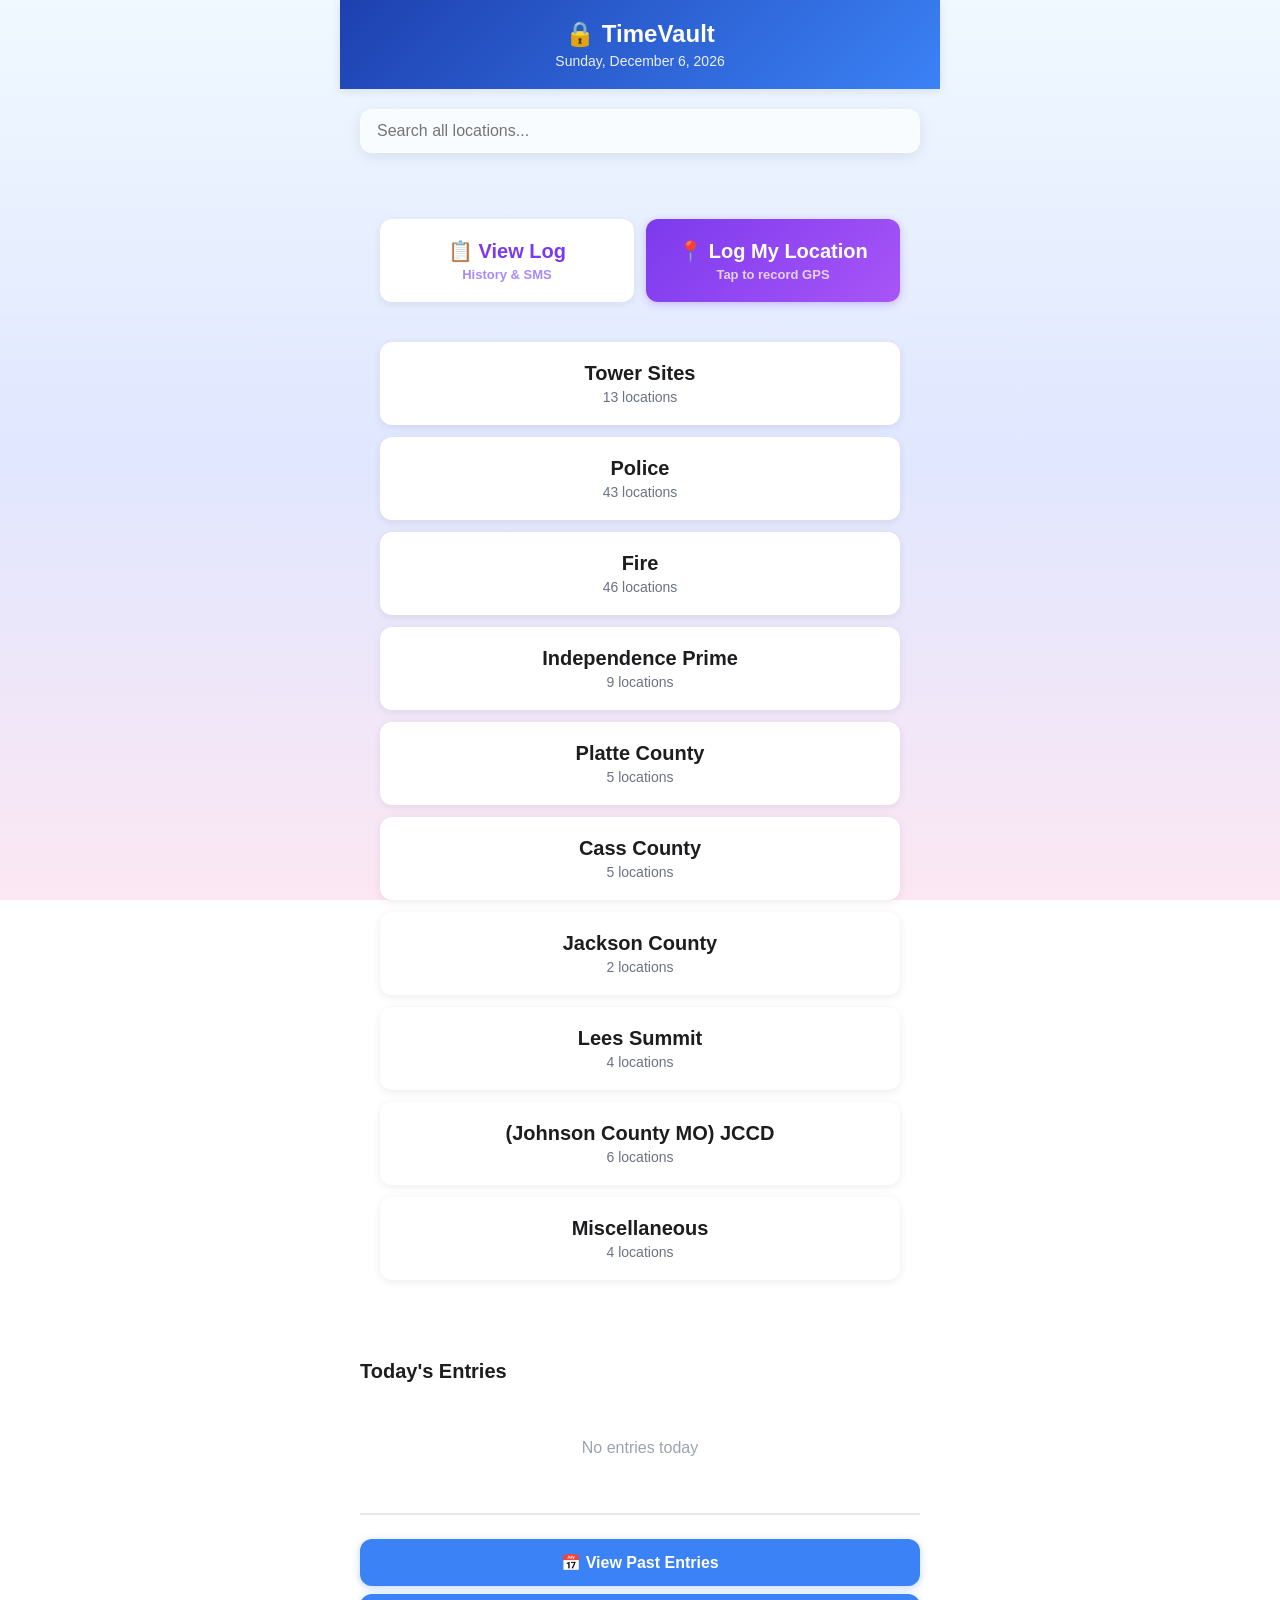
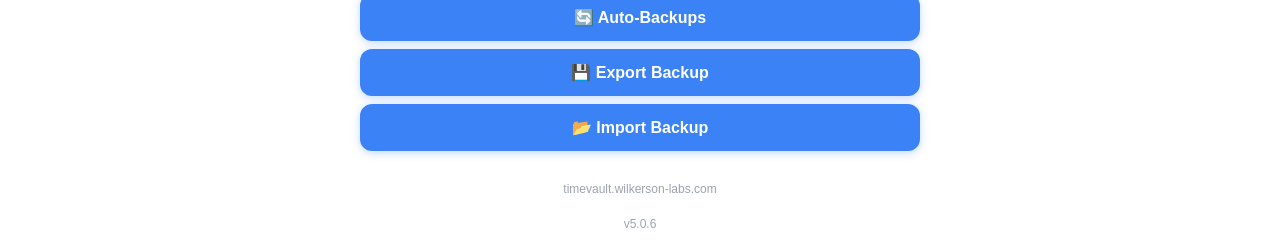
==== commit 5654c61e: "Switch maps links from Apple Maps to Google Maps for Android (v5.0.6) Co-Authored-By: Claude Opus 4." ====
--- a/index.html
+++ b/index.html
@@ -157,7 +157,7 @@
         <input type="file" id="photoFileInput" accept="image/*" style="display:none;">
 
         <div class="site-link"><a href="./" onclick="event.preventDefault();location.reload();">timevault.wilkerson-labs.com</a></div>
-        <div class="version">v5.0.5</div>
+        <div class="version">v5.0.6</div>
     </div>
 
     <script src="locations.js"></script>
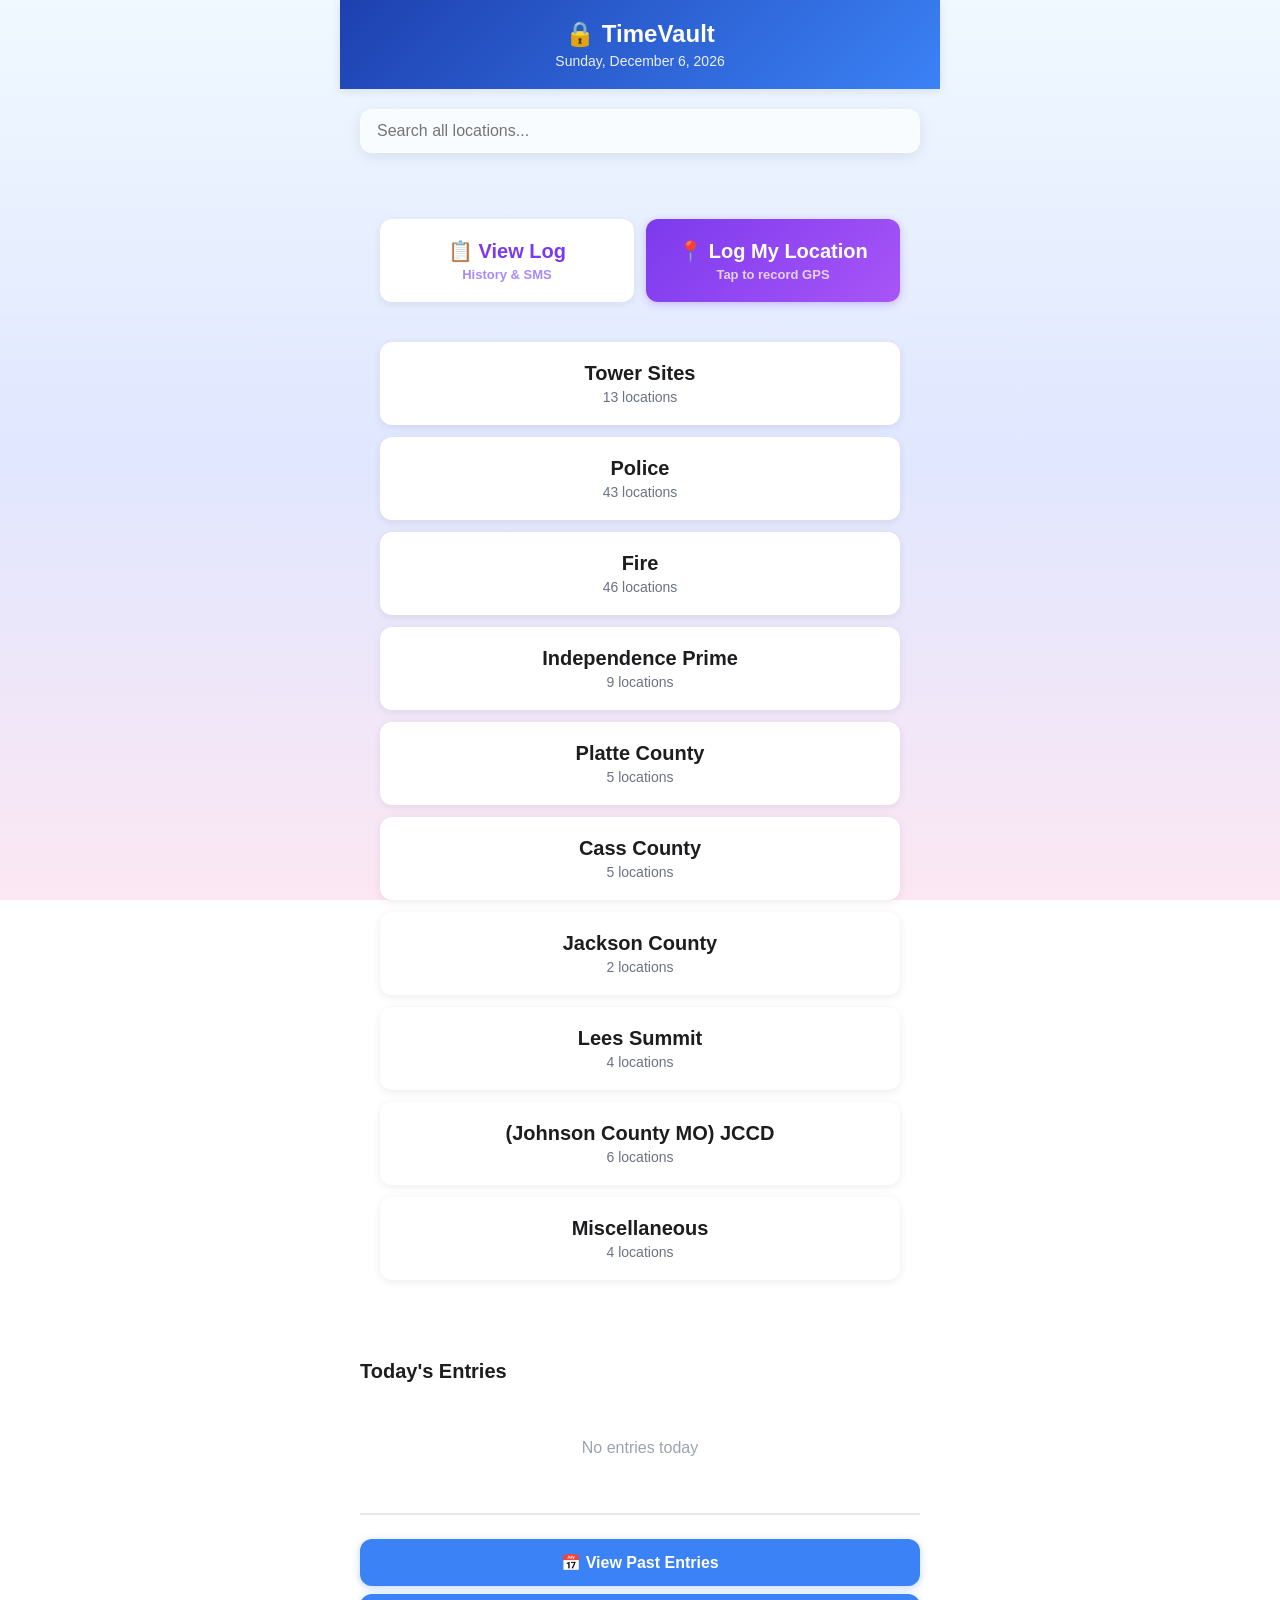
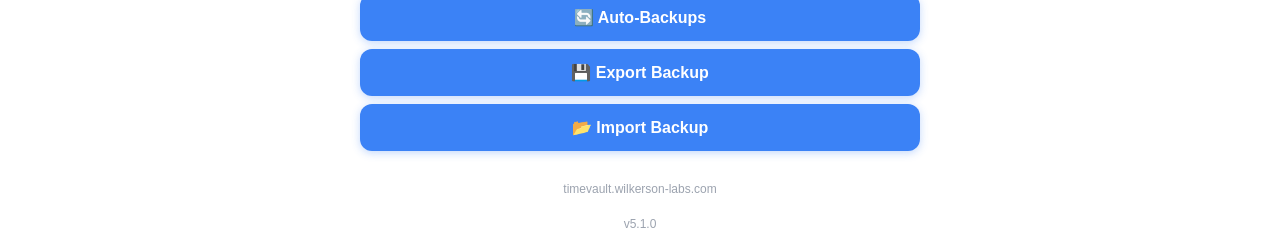
==== commit 4add2d1f: "Add multi-photo upload, labels, and draw-on-photo annotation (v5.1.0) - Upload multiple photos at on" ====
--- a/index.html
+++ b/index.html
@@ -154,10 +154,10 @@
         
         <!-- Persistent photo inputs - survive iOS camera reload -->
         <input type="file" id="photoCameraInput" accept="image/*" capture="environment" style="display:none;">
-        <input type="file" id="photoFileInput" accept="image/*" style="display:none;">
+        <input type="file" id="photoFileInput" accept="image/*" multiple style="display:none;">
 
         <div class="site-link"><a href="./" onclick="event.preventDefault();location.reload();">timevault.wilkerson-labs.com</a></div>
-        <div class="version">v5.0.6</div>
+        <div class="version">v5.1.0</div>
     </div>
 
     <script src="locations.js"></script>
--- a/styles.css
+++ b/styles.css
@@ -990,6 +990,191 @@
     padding: 40px 20px;
     color: rgba(255, 255, 255, 0.5);
     font-size: 16px;
+}
+
+.photo-label-badge {
+    position: absolute;
+    top: 4px;
+    left: 4px;
+    right: 4px;
+    background: rgba(0,0,0,0.7);
+    color: #fff;
+    font-size: 11px;
+    padding: 3px 6px;
+    border-radius: 4px;
+    white-space: nowrap;
+    overflow: hidden;
+    text-overflow: ellipsis;
+}
+
+.photo-label-row {
+    display: flex;
+    gap: 8px;
+    margin-bottom: 10px;
+}
+
+.photo-label-input {
+    flex: 1;
+    background: rgba(255,255,255,0.1);
+    border: 1px solid rgba(255,255,255,0.2);
+    color: #fff;
+    padding: 8px 12px;
+    border-radius: 8px;
+    font-size: 14px;
+    outline: none;
+}
+
+.photo-label-input::placeholder {
+    color: rgba(255,255,255,0.4);
+}
+
+.photo-label-input:focus {
+    border-color: rgba(255,255,255,0.4);
+}
+
+.btn-label-save {
+    background: rgba(52,199,89,0.3);
+    border: none;
+    color: #fff;
+    padding: 8px 16px;
+    border-radius: 8px;
+    cursor: pointer;
+    font-size: 14px;
+}
+
+.btn-label-save:active {
+    background: rgba(52,199,89,0.5);
+}
+
+.photo-viewer-label {
+    margin-top: 4px;
+    color: #ffcc00;
+    font-style: italic;
+}
+
+.photo-viewer-actions {
+    display: flex;
+    justify-content: center;
+    gap: 10px;
+    margin-top: 10px;
+}
+
+.btn-annotate {
+    background: rgba(255,255,255,0.1);
+    border: none;
+    color: #fff;
+    padding: 10px 24px;
+    border-radius: 8px;
+    cursor: pointer;
+    font-size: 15px;
+}
+
+.btn-annotate:active {
+    background: rgba(255,255,255,0.2);
+}
+
+/* Annotation Editor */
+.annotation-editor {
+    width: 100%;
+    height: 100%;
+    display: flex;
+    flex-direction: column;
+    padding: 10px;
+}
+
+.annotation-toolbar {
+    display: flex;
+    align-items: center;
+    gap: 8px;
+    padding: 8px;
+    background: rgba(255,255,255,0.05);
+    border-radius: 10px;
+    margin-bottom: 10px;
+    flex-wrap: wrap;
+}
+
+.ann-tool {
+    background: rgba(255,255,255,0.1);
+    border: 2px solid transparent;
+    color: #fff;
+    padding: 6px 12px;
+    border-radius: 6px;
+    cursor: pointer;
+    font-size: 14px;
+}
+
+.ann-tool.active {
+    border-color: #007aff;
+    background: rgba(0,122,255,0.2);
+}
+
+.ann-colors {
+    display: flex;
+    gap: 4px;
+    margin-left: auto;
+}
+
+.ann-color {
+    width: 28px;
+    height: 28px;
+    border-radius: 50%;
+    border: 2px solid transparent;
+    cursor: pointer;
+    padding: 0;
+}
+
+.ann-color.active {
+    border-color: #fff;
+    box-shadow: 0 0 6px rgba(255,255,255,0.5);
+}
+
+.ann-sizes {
+    display: flex;
+    gap: 4px;
+}
+
+.ann-size {
+    background: rgba(255,255,255,0.1);
+    border: 2px solid transparent;
+    color: #fff;
+    width: 32px;
+    height: 32px;
+    border-radius: 6px;
+    cursor: pointer;
+    font-size: 12px;
+    padding: 0;
+}
+
+.ann-size.active {
+    border-color: #007aff;
+    background: rgba(0,122,255,0.2);
+}
+
+.annotation-canvas-wrap {
+    flex: 1;
+    display: flex;
+    align-items: center;
+    justify-content: center;
+    overflow: hidden;
+    border-radius: 10px;
+    background: #000;
+}
+
+.annotation-canvas-wrap canvas {
+    max-width: 100%;
+    max-height: 100%;
+    touch-action: none;
+}
+
+.annotation-footer {
+    display: flex;
+    justify-content: space-between;
+    gap: 10px;
+    margin-top: 10px;
+}
+
+.annotation-footer button {
+    flex: 1;
 }
 
 /* Camera Overlay */
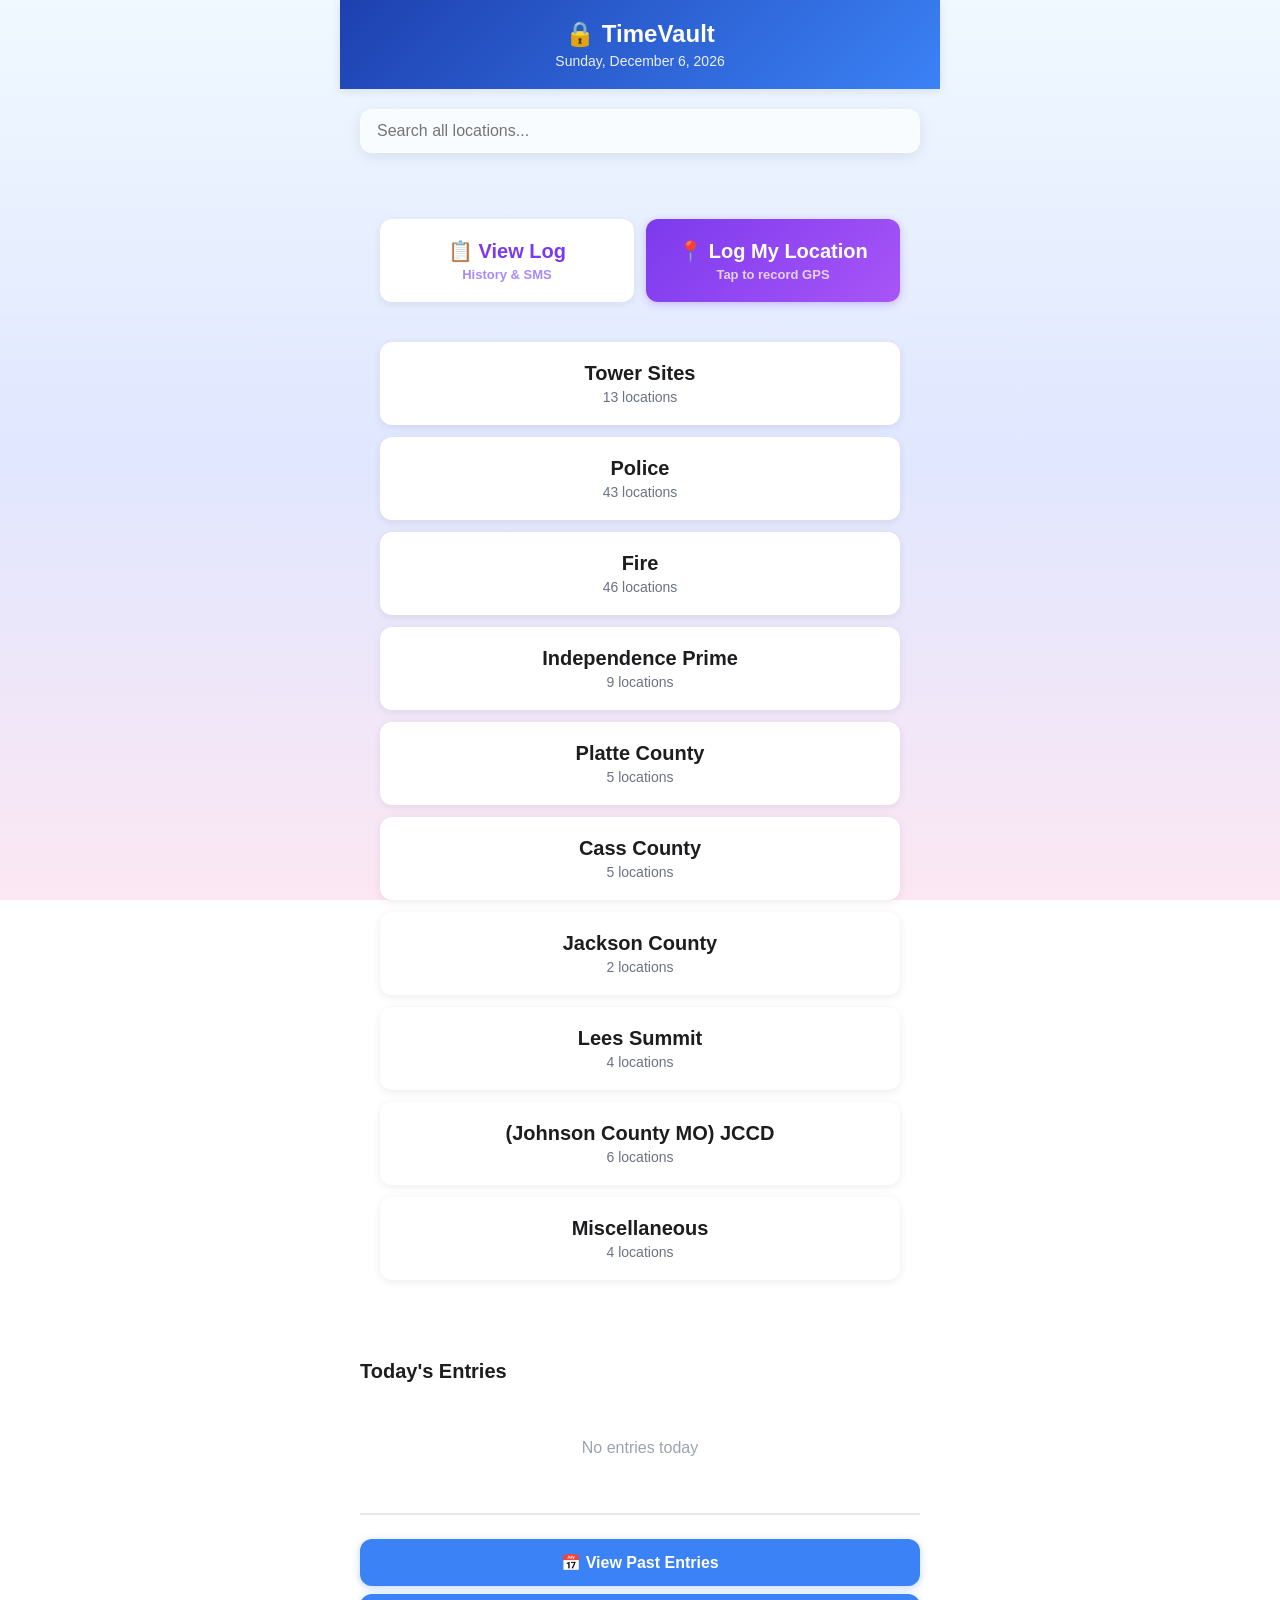
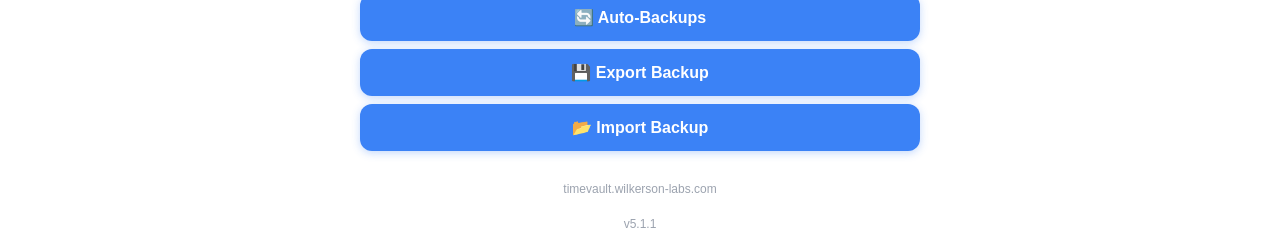
==== commit f931fbe0: "Fix photo zoom - stays zoomed after releasing, pan with one finger (v5.1.1) Pinch to zoom now persis" ====
--- a/index.html
+++ b/index.html
@@ -157,7 +157,7 @@
         <input type="file" id="photoFileInput" accept="image/*" multiple style="display:none;">
 
         <div class="site-link"><a href="./" onclick="event.preventDefault();location.reload();">timevault.wilkerson-labs.com</a></div>
-        <div class="version">v5.1.0</div>
+        <div class="version">v5.1.1</div>
     </div>
 
     <script src="locations.js"></script>
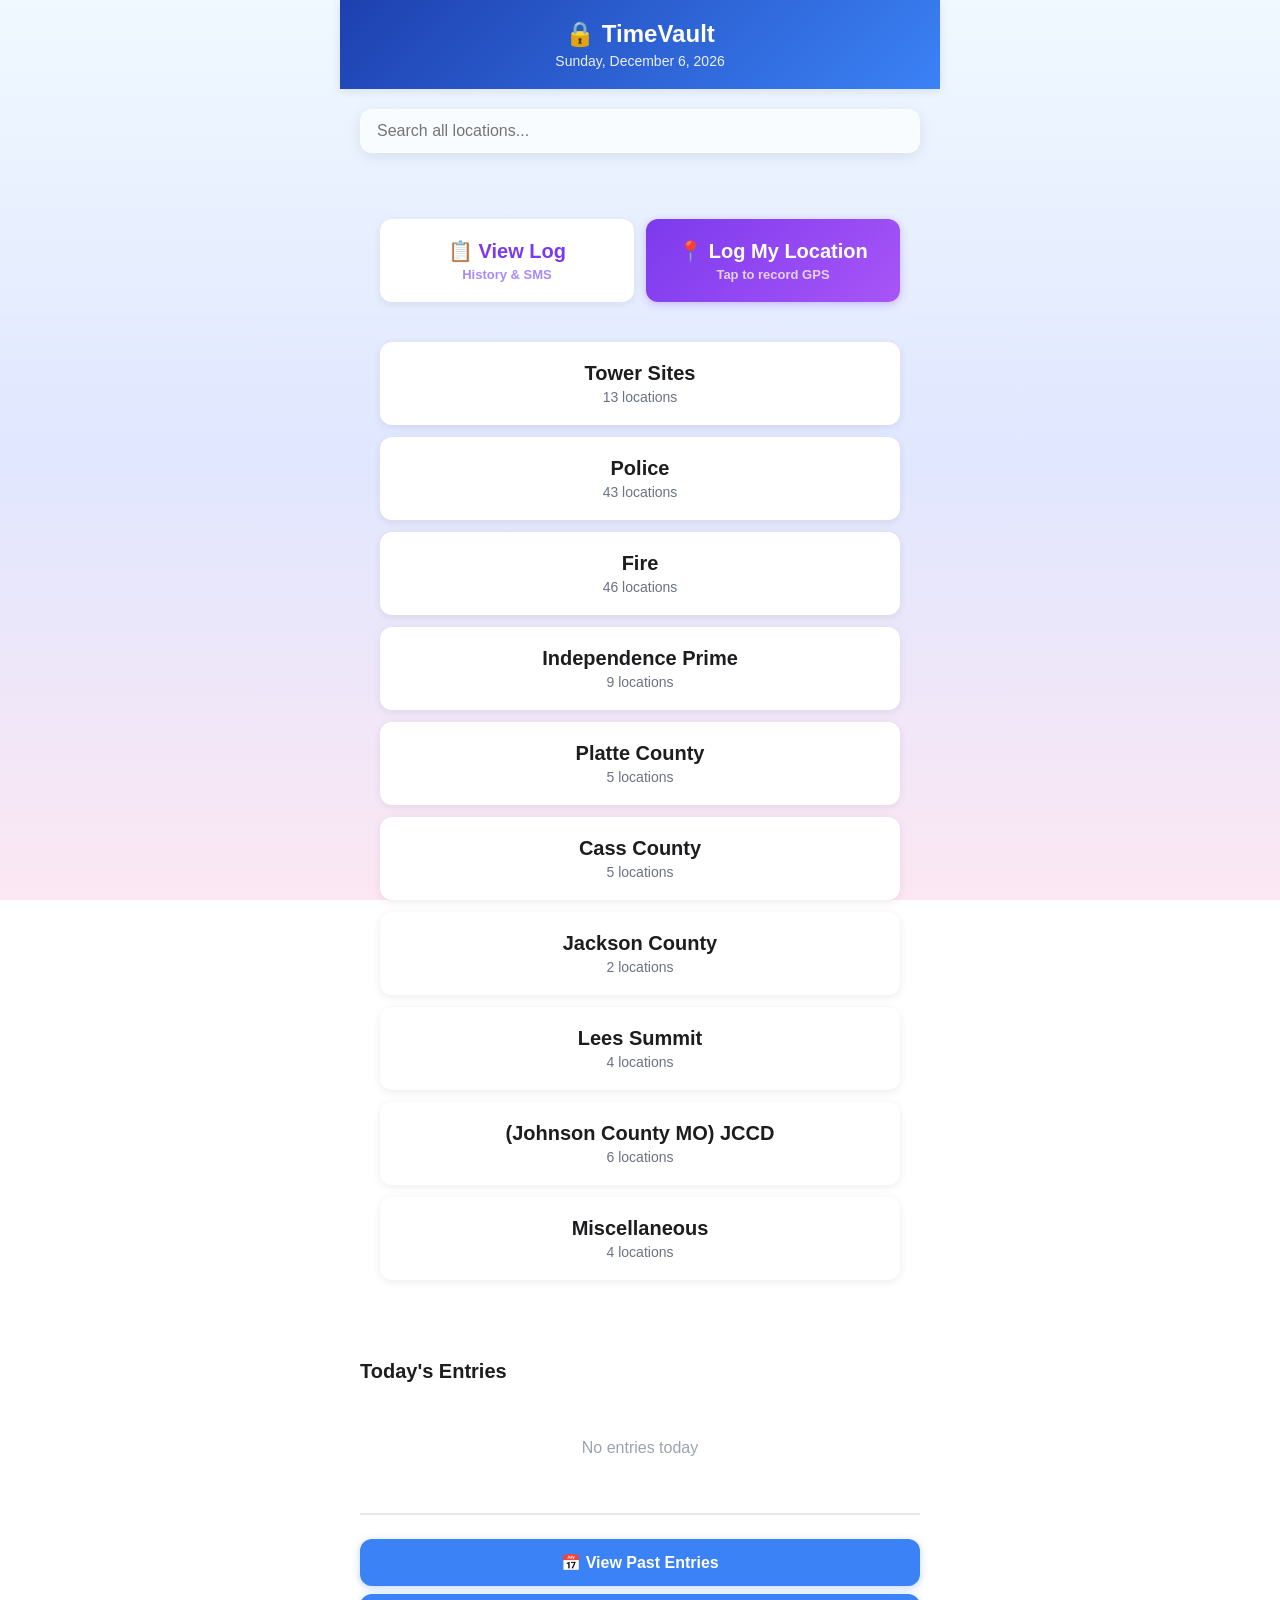
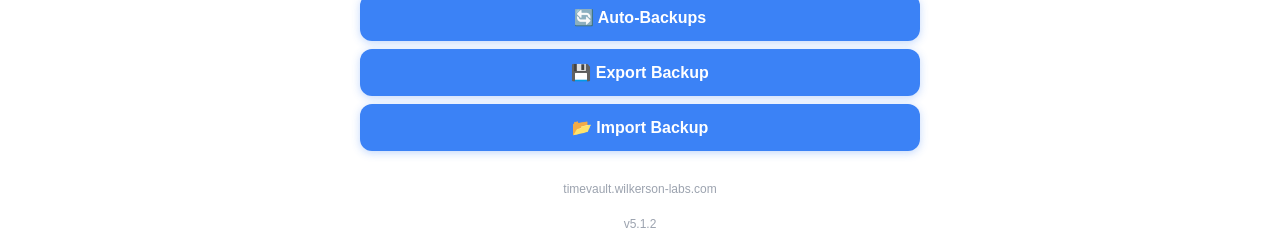
==== commit a57baeb5: "Replace browser prompt dialogs with custom modal (v5.1.2) Removes the "nemhello.github.io says" head" ====
--- a/index.html
+++ b/index.html
@@ -157,7 +157,7 @@
         <input type="file" id="photoFileInput" accept="image/*" multiple style="display:none;">
 
         <div class="site-link"><a href="./" onclick="event.preventDefault();location.reload();">timevault.wilkerson-labs.com</a></div>
-        <div class="version">v5.1.1</div>
+        <div class="version">v5.1.2</div>
     </div>
 
     <script src="locations.js"></script>
--- a/styles.css
+++ b/styles.css
@@ -1175,6 +1175,77 @@
 
 .annotation-footer button {
     flex: 1;
+}
+
+/* Custom Prompt Modal */
+.custom-prompt-overlay {
+    position: fixed;
+    top: 0;
+    left: 0;
+    right: 0;
+    bottom: 0;
+    background: rgba(0,0,0,0.7);
+    z-index: 20000;
+    display: flex;
+    align-items: center;
+    justify-content: center;
+    padding: 20px;
+}
+
+.custom-prompt-box {
+    background: #1c1c1e;
+    border-radius: 14px;
+    padding: 24px;
+    width: 100%;
+    max-width: 340px;
+    box-shadow: 0 8px 32px rgba(0,0,0,0.5);
+}
+
+.custom-prompt-message {
+    color: #fff;
+    font-size: 15px;
+    margin-bottom: 14px;
+    line-height: 1.4;
+}
+
+.custom-prompt-input {
+    width: 100%;
+    background: rgba(255,255,255,0.1);
+    border: 1px solid rgba(255,255,255,0.2);
+    color: #fff;
+    padding: 10px 12px;
+    border-radius: 8px;
+    font-size: 16px;
+    outline: none;
+    margin-bottom: 16px;
+}
+
+.custom-prompt-input:focus {
+    border-color: #007aff;
+}
+
+.custom-prompt-buttons {
+    display: flex;
+    gap: 10px;
+}
+
+.custom-prompt-buttons button {
+    flex: 1;
+    padding: 10px;
+    border-radius: 8px;
+    font-size: 15px;
+    cursor: pointer;
+    border: none;
+}
+
+.custom-prompt-cancel {
+    background: rgba(255,255,255,0.1);
+    color: #fff;
+}
+
+.custom-prompt-ok {
+    background: #007aff;
+    color: #fff;
 }
 
 /* Camera Overlay */
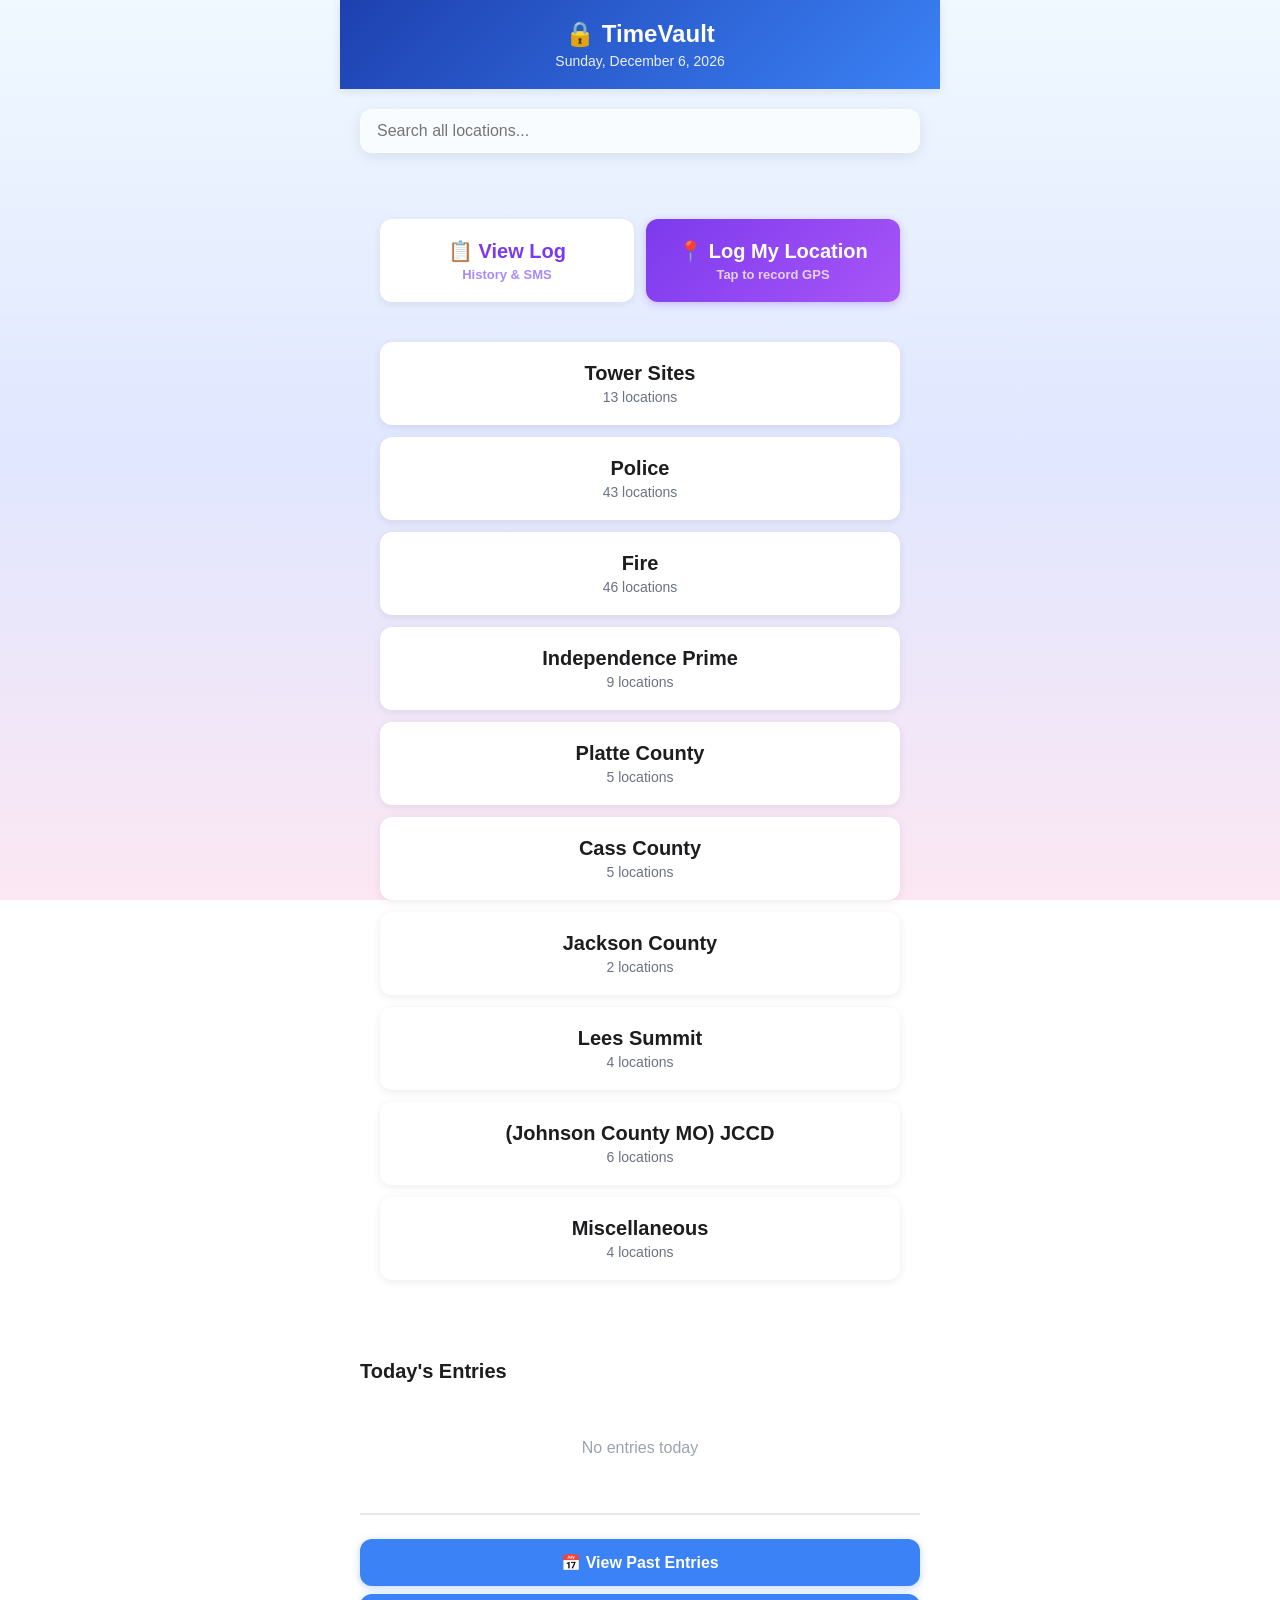
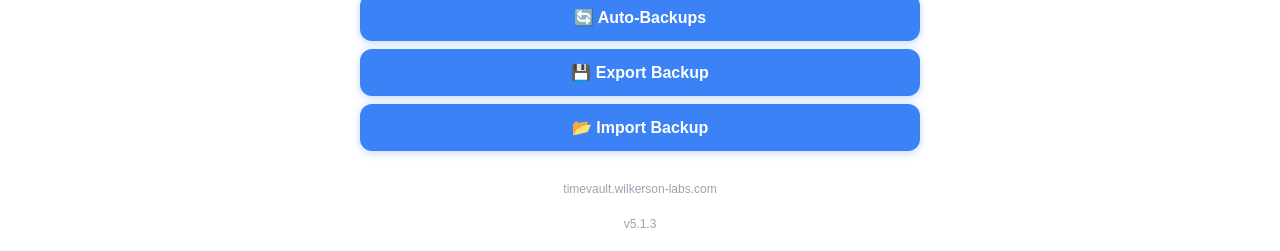
==== commit 653e9b74: "Replace all native alert/confirm dialogs with custom modals (v5.1.3) Eliminates the "nemhello.github" ====
--- a/index.html
+++ b/index.html
@@ -157,7 +157,7 @@
         <input type="file" id="photoFileInput" accept="image/*" multiple style="display:none;">
 
         <div class="site-link"><a href="./" onclick="event.preventDefault();location.reload();">timevault.wilkerson-labs.com</a></div>
-        <div class="version">v5.1.2</div>
+        <div class="version">v5.1.3</div>
     </div>
 
     <script src="locations.js"></script>
